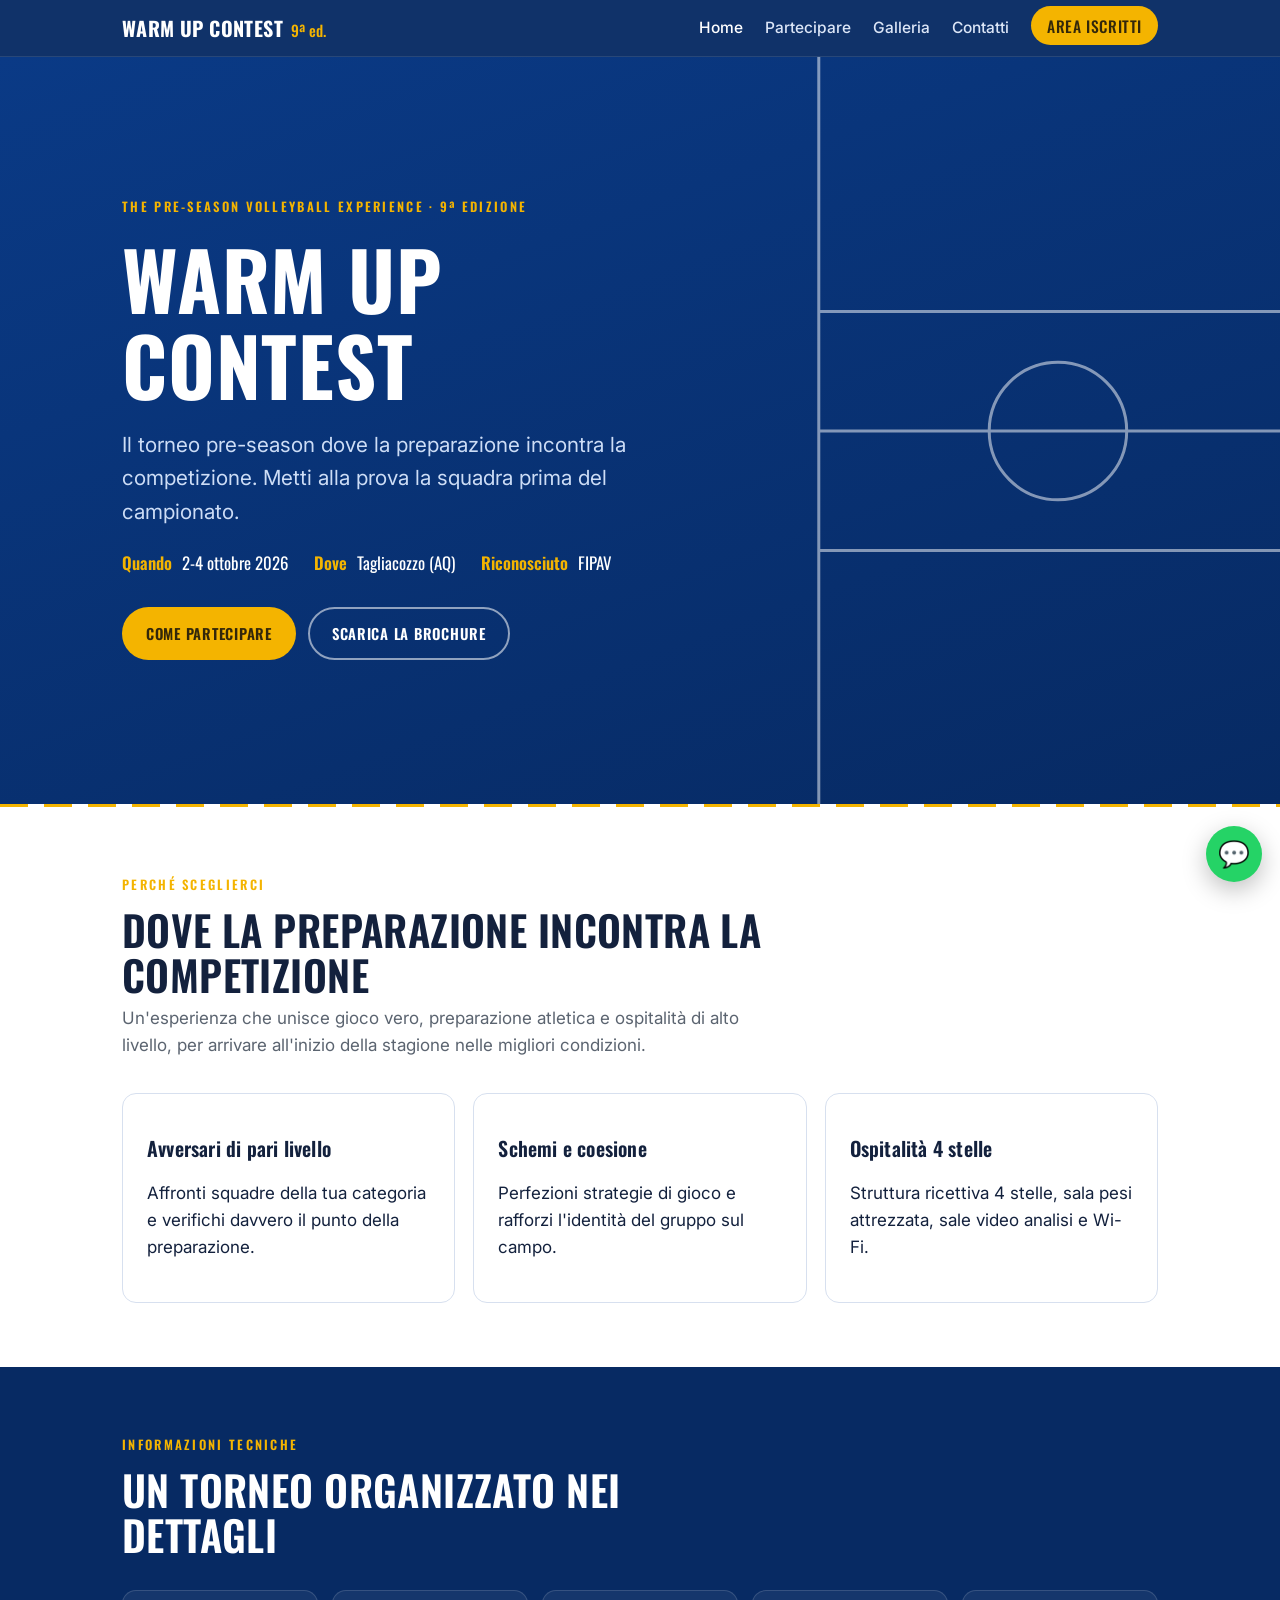
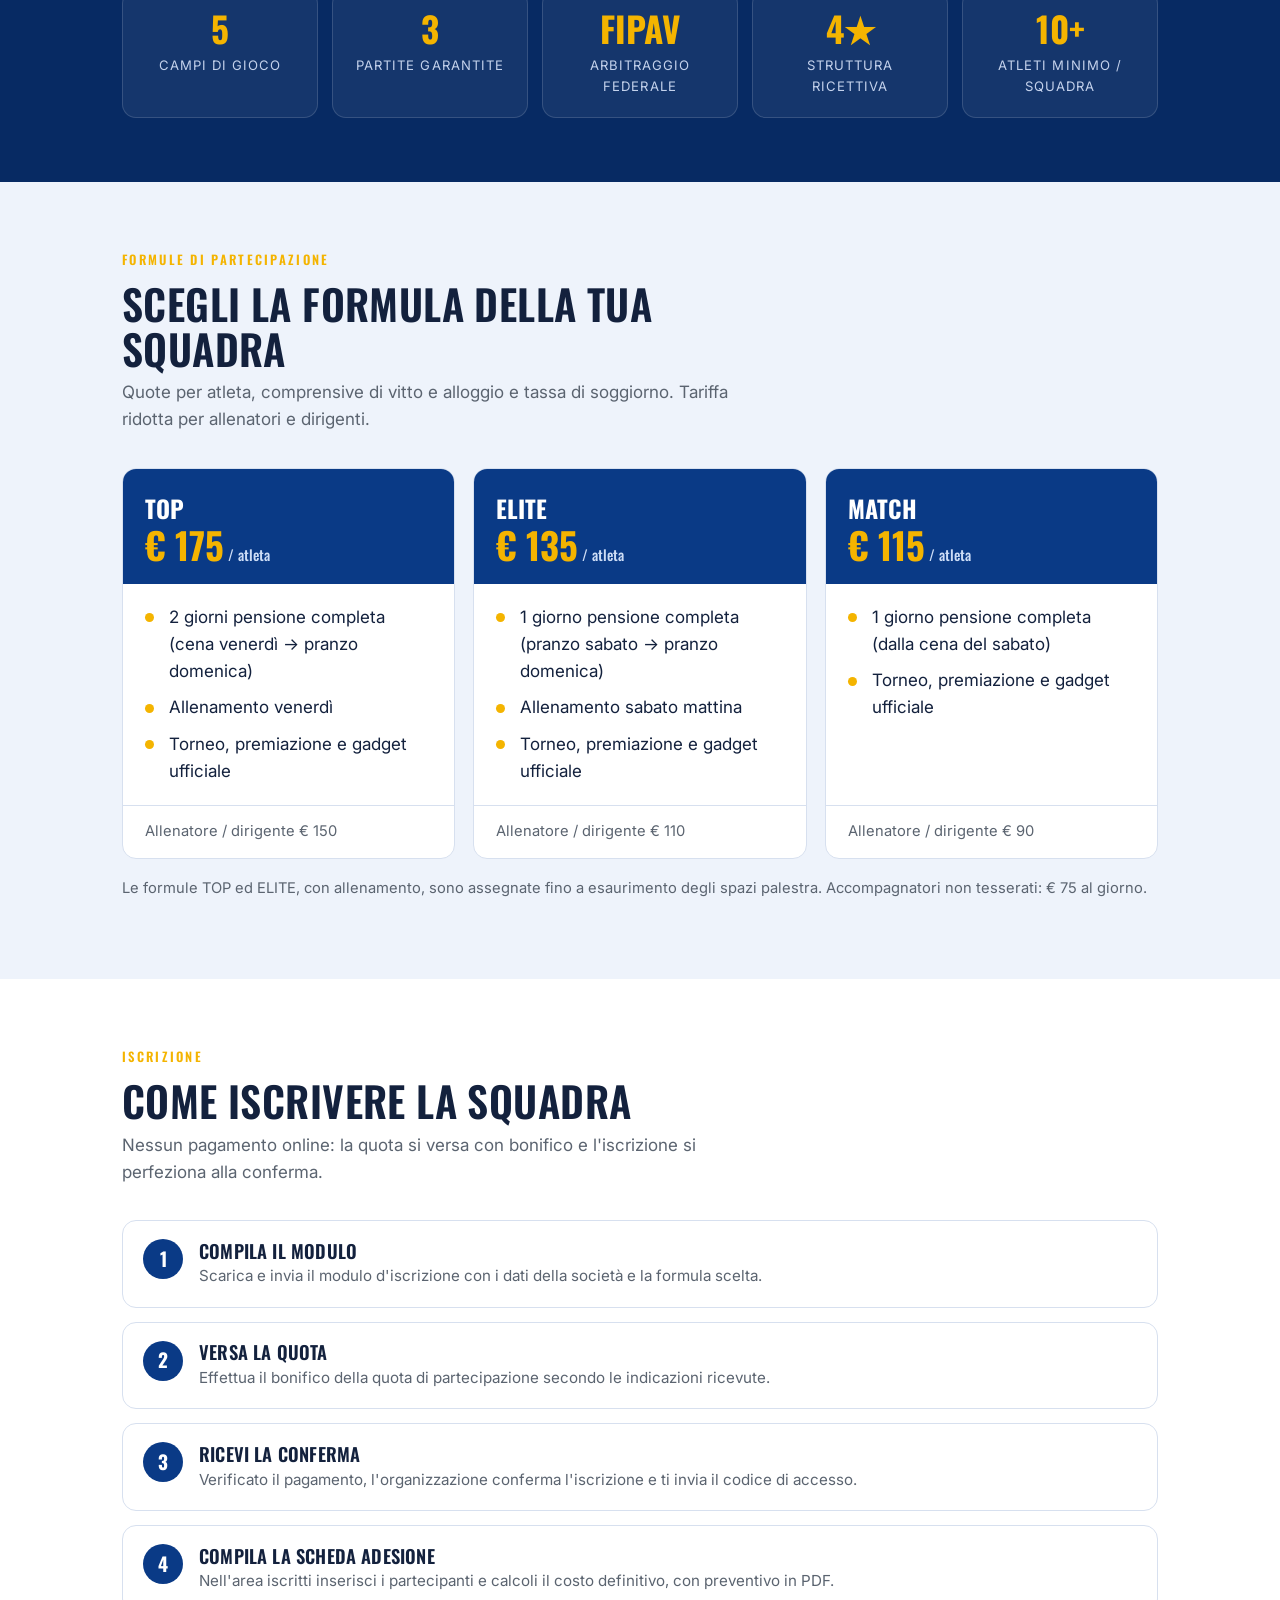
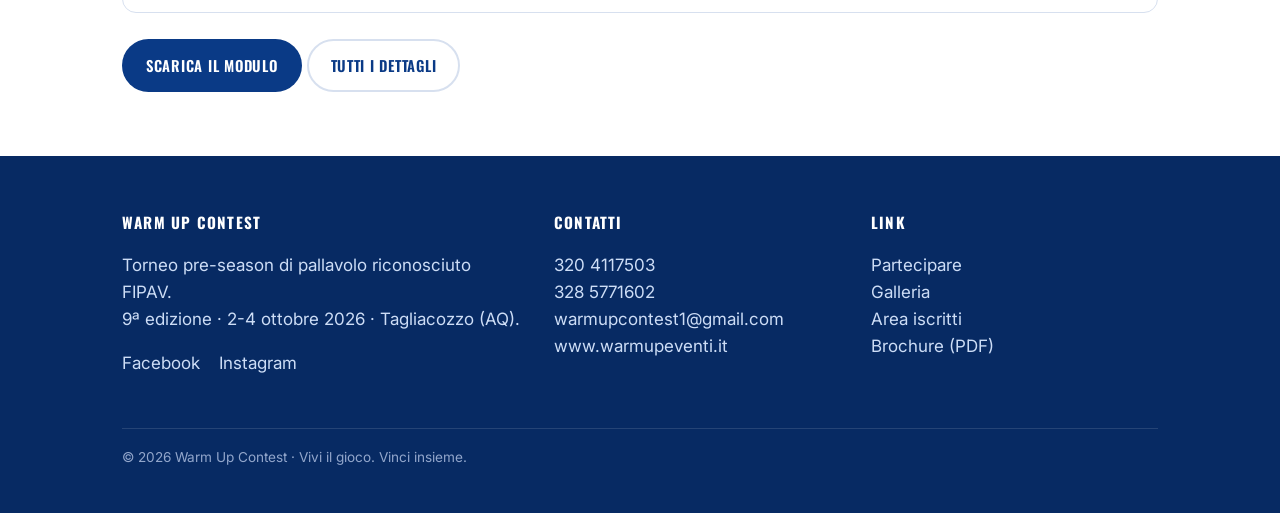
==== index.html @ edbb335e "Add files via upload" ====
<!DOCTYPE html>
<html lang="it">
<head>
<meta charset="UTF-8">
<meta name="viewport" content="width=device-width, initial-scale=1.0">
<title>Warm Up Contest 2026 — Il torneo pre-season di pallavolo a Tagliacozzo</title>
<meta name="description" content="Warm Up Contest, 9ª edizione: torneo pre-season di pallavolo riconosciuto FIPAV. 2-4 ottobre 2026, Tagliacozzo (AQ). Categorie U19, 1ª e 2ª Divisione, Serie D e Serie C M/F.">
<link rel="stylesheet" href="style.css">
</head>
<body>

<header class="site-header">
  <nav class="nav">
    <a class="brand" href="index.html"><span class="b1">WARM UP CONTEST</span><span class="b2">9ª ed.</span></a>
    <button class="nav-toggle" aria-label="Menu" aria-expanded="false">☰</button>
    <ul class="nav-links">
      <li><a href="index.html" class="active">Home</a></li>
      <li><a href="partecipare.html">Partecipare</a></li>
      <li><a href="galleria.html">Galleria</a></li>
      <li><a href="index.html#contatti">Contatti</a></li>
      <li><a href="scheda-adesione.html" class="nav-cta">Area iscritti</a></li>
    </ul>
  </nav>
</header>

<section class="hero">
  <div class="court" aria-hidden="true">
    <svg viewBox="0 0 400 600" fill="none" stroke="#ffffff" stroke-width="2">
      <rect x="40" y="40" width="320" height="520"/>
      <line x1="40" y1="300" x2="360" y2="300"/>
      <line x1="40" y1="220" x2="360" y2="220"/>
      <line x1="40" y1="380" x2="360" y2="380"/>
      <circle cx="200" cy="300" r="46"/>
    </svg>
  </div>
  <div class="wrap">
    <span class="eyebrow">The pre-season volleyball experience · 9ª edizione</span>
    <h1>Warm Up<br>Contest</h1>
    <p class="lead">Il torneo pre-season dove la preparazione incontra la competizione. Metti alla prova la squadra prima del campionato.</p>
    <div class="meta">
      <span><b>Quando</b> 2-4 ottobre 2026</span>
      <span><b>Dove</b> Tagliacozzo (AQ)</span>
      <span><b>Riconosciuto</b> FIPAV</span>
    </div>
    <div class="cta-row">
      <a class="btn btn-gold" href="partecipare.html">Come partecipare</a>
      <a class="btn btn-outline" href="documenti/brochure-warmup-2026.pdf" target="_blank">Scarica la brochure</a>
    </div>
  </div>
</section>
<hr class="court-rule">

<!-- perché sceglierci -->
<section>
  <div class="wrap">
    <div class="sec-head">
      <span class="eyebrow">Perché sceglierci</span>
      <h2>Dove la preparazione incontra la competizione</h2>
      <p>Un'esperienza che unisce gioco vero, preparazione atletica e ospitalità di alto livello, per arrivare all'inizio della stagione nelle migliori condizioni.</p>
    </div>
    <div class="grid grid-3">
      <div class="card"><h3>Avversari di pari livello</h3><p>Affronti squadre della tua categoria e verifichi davvero il punto della preparazione.</p></div>
      <div class="card"><h3>Schemi e coesione</h3><p>Perfezioni strategie di gioco e rafforzi l'identità del gruppo sul campo.</p></div>
      <div class="card"><h3>Ospitalità 4 stelle</h3><p>Struttura ricettiva 4 stelle, sala pesi attrezzata, sale video analisi e Wi-Fi.</p></div>
    </div>
  </div>
</section>

<!-- info tecniche -->
<section class="section-navy">
  <div class="wrap">
    <div class="sec-head">
      <span class="eyebrow">Informazioni tecniche</span>
      <h2>Un torneo organizzato nei dettagli</h2>
    </div>
    <div class="stats">
      <div class="stat"><div class="n">5</div><div class="l">Campi di gioco</div></div>
      <div class="stat"><div class="n">3</div><div class="l">Partite garantite</div></div>
      <div class="stat"><div class="n">FIPAV</div><div class="l">Arbitraggio federale</div></div>
      <div class="stat"><div class="n">4★</div><div class="l">Struttura ricettiva</div></div>
      <div class="stat"><div class="n">10+</div><div class="l">Atleti minimo / squadra</div></div>
    </div>
  </div>
</section>

<!-- formule -->
<section class="section-mist">
  <div class="wrap">
    <div class="sec-head">
      <span class="eyebrow">Formule di partecipazione</span>
      <h2>Scegli la formula della tua squadra</h2>
      <p>Quote per atleta, comprensive di vitto e alloggio e tassa di soggiorno. Tariffa ridotta per allenatori e dirigenti.</p>
    </div>
    <div class="grid grid-3">
      <article class="formula">
        <header><div class="name">TOP</div><div class="price">€ 175<small> / atleta</small></div></header>
        <ul>
          <li>2 giorni pensione completa (cena venerdì → pranzo domenica)</li>
          <li>Allenamento venerdì</li>
          <li>Torneo, premiazione e gadget ufficiale</li>
        </ul>
        <div class="staff">Allenatore / dirigente € 150</div>
      </article>
      <article class="formula">
        <header><div class="name">ELITE</div><div class="price">€ 135<small> / atleta</small></div></header>
        <ul>
          <li>1 giorno pensione completa (pranzo sabato → pranzo domenica)</li>
          <li>Allenamento sabato mattina</li>
          <li>Torneo, premiazione e gadget ufficiale</li>
        </ul>
        <div class="staff">Allenatore / dirigente € 110</div>
      </article>
      <article class="formula">
        <header><div class="name">MATCH</div><div class="price">€ 115<small> / atleta</small></div></header>
        <ul>
          <li>1 giorno pensione completa (dalla cena del sabato)</li>
          <li>Torneo, premiazione e gadget ufficiale</li>
        </ul>
        <div class="staff">Allenatore / dirigente € 90</div>
      </article>
    </div>
    <p style="margin-top:18px;color:var(--grigio);font-size:.92rem;">Le formule TOP ed ELITE, con allenamento, sono assegnate fino a esaurimento degli spazi palestra. Accompagnatori non tesserati: € 75 al giorno.</p>
  </div>
</section>

<!-- come partecipare -->
<section id="iscrizione">
  <div class="wrap">
    <div class="sec-head">
      <span class="eyebrow">Iscrizione</span>
      <h2>Come iscrivere la squadra</h2>
      <p>Nessun pagamento online: la quota si versa con bonifico e l'iscrizione si perfeziona alla conferma.</p>
    </div>
    <div class="steps">
      <div class="step"><div><h3>Compila il modulo</h3><p>Scarica e invia il modulo d'iscrizione con i dati della società e la formula scelta.</p></div></div>
      <div class="step"><div><h3>Versa la quota</h3><p>Effettua il bonifico della quota di partecipazione secondo le indicazioni ricevute.</p></div></div>
      <div class="step"><div><h3>Ricevi la conferma</h3><p>Verificato il pagamento, l'organizzazione conferma l'iscrizione e ti invia il codice di accesso.</p></div></div>
      <div class="step"><div><h3>Compila la scheda adesione</h3><p>Nell'area iscritti inserisci i partecipanti e calcoli il costo definitivo, con preventivo in PDF.</p></div></div>
    </div>
    <div class="cta-row" style="margin-top:26px;">
      <a class="btn btn-navy" href="documenti/modulo-iscrizione-2026.docx">Scarica il modulo</a>
      <a class="btn btn-outline" style="color:var(--navy);border-color:var(--line);" href="partecipare.html">Tutti i dettagli</a>
    </div>
  </div>
</section>

<!-- footer / contatti -->
<footer class="footer" id="contatti">
  <div class="wrap">
    <div class="cols">
      <div>
        <h4>Warm Up Contest</h4>
        <p>Torneo pre-season di pallavolo riconosciuto FIPAV.<br>9ª edizione · 2-4 ottobre 2026 · Tagliacozzo (AQ).</p>
        <p class="social">
          <a href="https://www.facebook.com/" target="_blank" rel="noopener">Facebook</a>
          <a href="https://instagram.com/warmupcontest1" target="_blank" rel="noopener">Instagram</a>
        </p>
      </div>
      <div>
        <h4>Contatti</h4>
        <p>320 4117503<br>328 5771602<br><a href="mailto:warmupcontest1@gmail.com">warmupcontest1@gmail.com</a><br><a href="https://www.warmupeventi.it" target="_blank" rel="noopener">www.warmupeventi.it</a></p>
      </div>
      <div>
        <h4>Link</h4>
        <p><a href="partecipare.html">Partecipare</a><br><a href="galleria.html">Galleria</a><br><a href="scheda-adesione.html">Area iscritti</a><br><a href="documenti/brochure-warmup-2026.pdf" target="_blank">Brochure (PDF)</a></p>
      </div>
    </div>
    <p class="legal">© 2026 Warm Up Contest · Vivi il gioco. Vinci insieme.</p>
  </div>
</footer>

<a class="wa-float" href="https://wa.me/393204117503" target="_blank" rel="noopener" aria-label="Scrivici su WhatsApp">💬</a>

<script>
  const t=document.querySelector('.nav-toggle'), m=document.querySelector('.nav-links');
  t&&t.addEventListener('click',()=>{const o=m.classList.toggle('open');t.setAttribute('aria-expanded',String(o));});
</script>
</body>
</html>
---- style.css ----
/* ============================================================
   Warm Up Contest — stile condiviso
   Palette blu federale + accento oro · motivo "linee di campo"
   ============================================================ */
@import url('https://fonts.googleapis.com/css2?family=Oswald:wght@500;600;700&family=Inter:wght@400;500;600;700&display=swap');

:root{
  --navy:#0a3a86;
  --navy-deep:#072a63;
  --ink:#13213d;
  --gold:#f4b400;
  --paper:#ffffff;
  --mist:#eef3fb;
  --line:#d7e0ef;
  --grigio:#5b6470;
  --wa:#25d366;
  --maxw:1080px;
  --r:14px;
}
*{box-sizing:border-box;}
html{scroll-behavior:smooth;}
body{
  margin:0; background:var(--paper); color:var(--ink);
  font-family:'Inter',system-ui,-apple-system,"Segoe UI",Roboto,sans-serif;
  line-height:1.6; font-size:17px;
}
h1,h2,h3,.display{font-family:'Oswald',system-ui,sans-serif;font-weight:600;line-height:1.08;letter-spacing:.01em;}
a{color:var(--navy);}
img{max-width:100%;display:block;}
.wrap{max-width:var(--maxw);margin:0 auto;padding:0 22px;}
.eyebrow{font-family:'Oswald',sans-serif;text-transform:uppercase;letter-spacing:.18em;font-size:.8rem;font-weight:600;color:var(--gold);}

/* ---- bottoni ---- */
.btn{display:inline-flex;align-items:center;gap:8px;font-family:'Oswald',sans-serif;font-weight:600;
  text-transform:uppercase;letter-spacing:.05em;font-size:.92rem;text-decoration:none;
  padding:13px 22px;border-radius:999px;border:2px solid transparent;cursor:pointer;transition:transform .12s,filter .12s;}
.btn:hover{transform:translateY(-1px);}
.btn-gold{background:var(--gold);color:#33270a;}
.btn-light{background:#fff;color:var(--navy);border-color:#fff;}
.btn-outline{background:transparent;color:#fff;border-color:rgba(255,255,255,.55);}
.btn-navy{background:var(--navy);color:#fff;}
.btn-wa{background:var(--wa);color:#fff;}

/* ---- header / nav ---- */
.site-header{position:sticky;top:0;z-index:100;background:rgba(7,42,99,.96);backdrop-filter:blur(6px);
  border-bottom:1px solid rgba(255,255,255,.1);}
.nav{display:flex;align-items:center;justify-content:space-between;gap:16px;padding:12px 22px;max-width:var(--maxw);margin:0 auto;}
.brand{display:flex;align-items:baseline;gap:8px;text-decoration:none;color:#fff;}
.brand .b1{font-family:'Oswald',sans-serif;font-weight:700;font-size:1.25rem;letter-spacing:.02em;}
.brand .b2{font-family:'Oswald',sans-serif;font-weight:500;color:var(--gold);font-size:.95rem;}
.nav-links{display:flex;align-items:center;gap:22px;list-style:none;margin:0;padding:0;}
.nav-links a{color:#dce6f7;text-decoration:none;font-weight:500;font-size:.97rem;}
.nav-links a:hover,.nav-links a.active{color:#fff;}
.nav-cta{background:var(--gold);color:#33270a !important;padding:8px 16px;border-radius:999px;font-family:'Oswald',sans-serif;text-transform:uppercase;font-size:.85rem;letter-spacing:.04em;}
.nav-toggle{display:none;background:none;border:none;color:#fff;font-size:1.6rem;cursor:pointer;padding:4px 8px;}

/* ---- hero ---- */
.hero{position:relative;background:linear-gradient(160deg,var(--navy) 0%,var(--navy-deep) 100%);color:#fff;overflow:hidden;}
.hero .wrap{position:relative;z-index:2;padding-top:72px;padding-bottom:80px;}
.hero h1{font-size:clamp(2.6rem,7vw,5rem);font-weight:700;margin:.18em 0 .1em;text-transform:uppercase;}
.hero .lead{font-size:clamp(1.05rem,2.2vw,1.3rem);color:#cdddf6;max-width:46ch;}
.hero .meta{display:flex;flex-wrap:wrap;gap:10px 26px;margin:22px 0 30px;font-family:'Oswald',sans-serif;font-size:1.05rem;}
.hero .meta b{color:var(--gold);font-weight:600;margin-right:6px;}
.hero .cta-row{display:flex;flex-wrap:wrap;gap:12px;}
/* motivo linee di campo */
.court{position:absolute;inset:0;z-index:1;opacity:.5;pointer-events:none;}
.court svg{position:absolute;right:-6%;top:50%;transform:translateY(-50%);height:120%;}

/* ---- sezioni ---- */
section{padding:64px 0;}
.section-mist{background:var(--mist);}
.section-navy{background:var(--navy-deep);color:#fff;}
.sec-head{max-width:60ch;margin-bottom:34px;}
.sec-head h2{font-size:clamp(1.8rem,4vw,2.6rem);margin:.2em 0;text-transform:uppercase;}
.sec-head p{color:var(--grigio);margin:0;}
.section-navy .sec-head p{color:#b9c8e4;}

/* divisore a linea di campo */
.court-rule{height:3px;background:repeating-linear-gradient(90deg,var(--gold) 0 28px,transparent 28px 44px);border:none;margin:0;}

/* ---- stat tiles ---- */
.stats{display:grid;grid-template-columns:repeat(auto-fit,minmax(150px,1fr));gap:14px;}
.stat{background:#fff;border:1px solid var(--line);border-radius:var(--r);padding:20px;text-align:center;}
.section-navy .stat{background:rgba(255,255,255,.06);border-color:rgba(255,255,255,.14);}
.stat .n{font-family:'Oswald',sans-serif;font-size:2.2rem;font-weight:700;color:var(--navy);line-height:1;}
.section-navy .stat .n{color:var(--gold);}
.stat .l{font-size:.82rem;text-transform:uppercase;letter-spacing:.08em;color:var(--grigio);margin-top:8px;}
.section-navy .stat .l{color:#c4d2ec;}

/* ---- griglia generica ---- */
.grid{display:grid;gap:18px;}
.grid-3{grid-template-columns:repeat(auto-fit,minmax(260px,1fr));}
.card{background:#fff;border:1px solid var(--line);border-radius:var(--r);padding:24px;}

/* ---- formule ---- */
.formula{display:flex;flex-direction:column;border:1px solid var(--line);border-radius:var(--r);overflow:hidden;background:#fff;}
.formula header{background:var(--navy);color:#fff;padding:20px 22px;}
.formula header .name{font-family:'Oswald',sans-serif;font-size:1.5rem;font-weight:700;text-transform:uppercase;}
.formula header .price{font-family:'Oswald',sans-serif;font-size:2.3rem;font-weight:700;color:var(--gold);line-height:1;}
.formula header .price small{font-size:.9rem;color:#cdddf6;font-weight:500;}
.formula ul{list-style:none;margin:0;padding:20px 22px;display:grid;gap:9px;}
.formula li{position:relative;padding-left:24px;}
.formula li::before{content:"";position:absolute;left:0;top:.55em;width:9px;height:9px;border-radius:50%;background:var(--gold);}
.formula .staff{margin-top:auto;padding:14px 22px;border-top:1px solid var(--line);color:var(--grigio);font-size:.92rem;}

/* ---- steps (sequenza reale) ---- */
.steps{counter-reset:s;display:grid;gap:14px;}
.step{display:flex;gap:16px;align-items:flex-start;background:#fff;border:1px solid var(--line);border-radius:var(--r);padding:18px 20px;}
.step::before{counter-increment:s;content:counter(s);flex:none;width:40px;height:40px;border-radius:50%;
  background:var(--navy);color:#fff;font-family:'Oswald',sans-serif;font-weight:700;font-size:1.2rem;
  display:grid;place-items:center;}
.step h3{margin:.1em 0 .2em;font-size:1.15rem;text-transform:uppercase;}
.step p{margin:0;color:var(--grigio);font-size:.95rem;}

/* ---- liste info ---- */
.checklist{list-style:none;padding:0;margin:0;display:grid;gap:10px;}
.checklist li{position:relative;padding-left:30px;}
.checklist li::before{content:"✓";position:absolute;left:0;color:var(--navy);font-weight:700;}

/* ---- footer ---- */
.footer{background:var(--navy-deep);color:#cdddf6;padding:54px 0 30px;}
.footer h4{font-family:'Oswald',sans-serif;color:#fff;text-transform:uppercase;letter-spacing:.08em;font-size:.95rem;margin:0 0 12px;}
.footer a{color:#cdddf6;text-decoration:none;}
.footer a:hover{color:#fff;}
.footer .cols{display:grid;grid-template-columns:1.4fr 1fr 1fr;gap:30px;}
.footer .social a{display:inline-block;margin-right:14px;}
.footer .legal{margin-top:34px;padding-top:18px;border-top:1px solid rgba(255,255,255,.12);font-size:.85rem;color:#92a6cb;}

/* ---- WhatsApp floating ---- */
.wa-float{position:fixed;right:18px;bottom:18px;z-index:200;background:var(--wa);color:#fff;
  width:56px;height:56px;border-radius:50%;display:grid;place-items:center;font-size:1.6rem;
  box-shadow:0 8px 24px rgba(0,0,0,.25);text-decoration:none;}
.wa-float:hover{filter:brightness(.96);}

@media (max-width:760px){
  .nav-links{position:absolute;top:100%;left:0;right:0;background:var(--navy-deep);flex-direction:column;
    align-items:flex-start;gap:0;padding:8px 0;display:none;border-bottom:1px solid rgba(255,255,255,.1);}
  .nav-links.open{display:flex;}
  .nav-links li{width:100%;}
  .nav-links a{display:block;padding:12px 22px;width:100%;}
  .nav-toggle{display:block;}
  .footer .cols{grid-template-columns:1fr;gap:24px;}
}
@media (prefers-reduced-motion:reduce){*{scroll-behavior:auto;transition:none !important;}}
:focus-visible{outline:3px solid var(--gold);outline-offset:2px;}
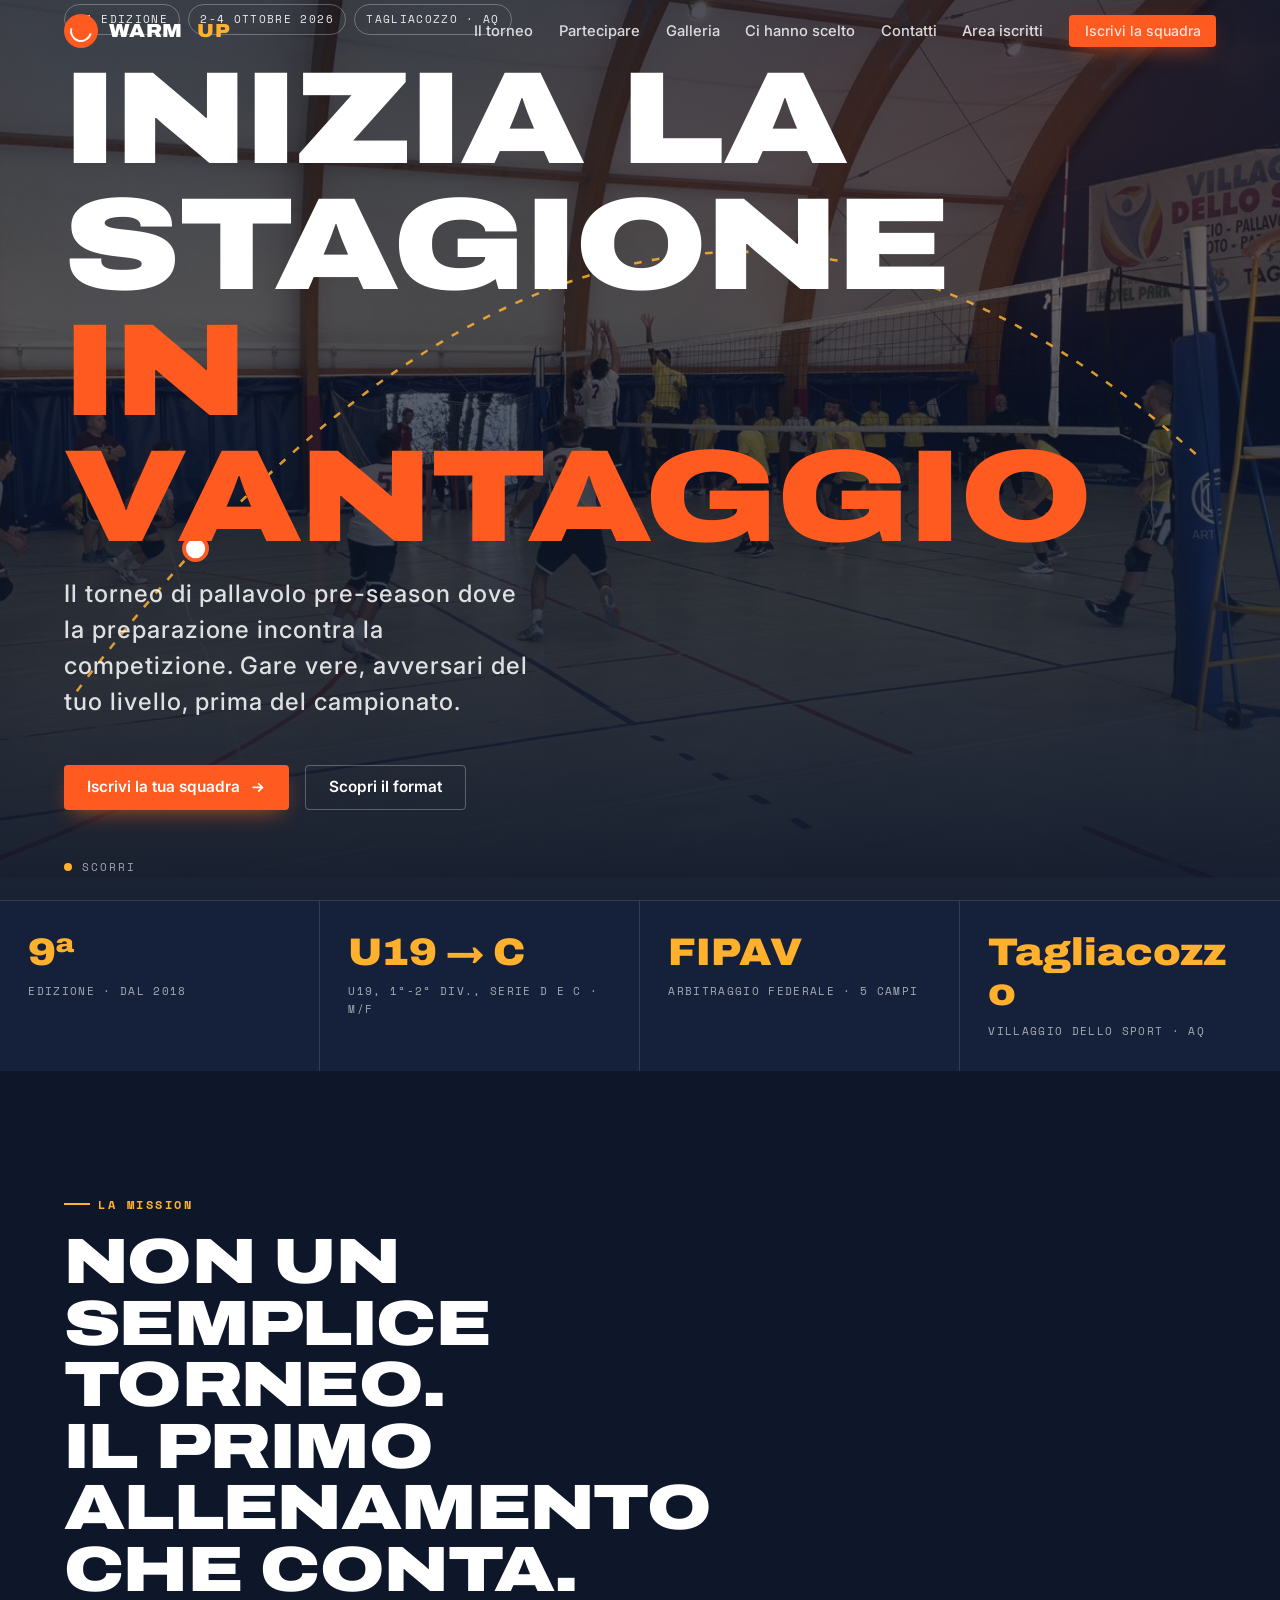
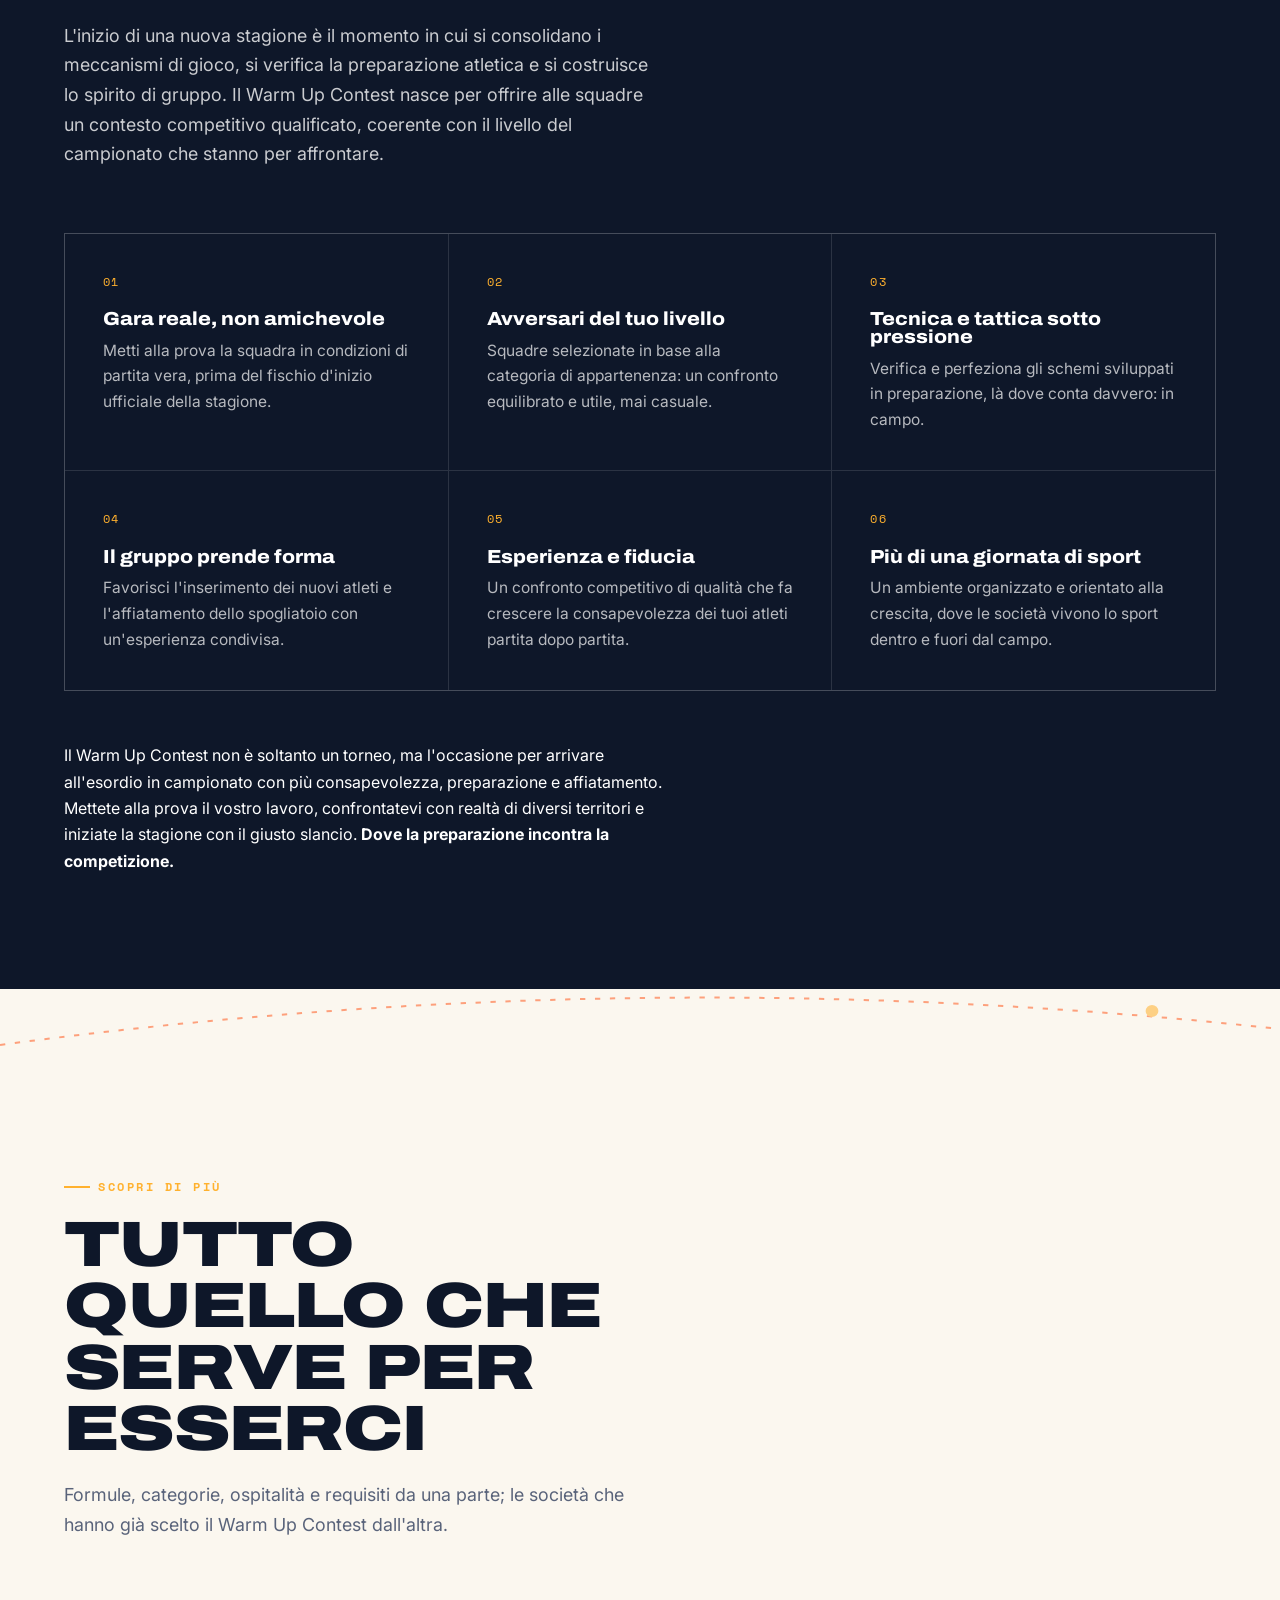
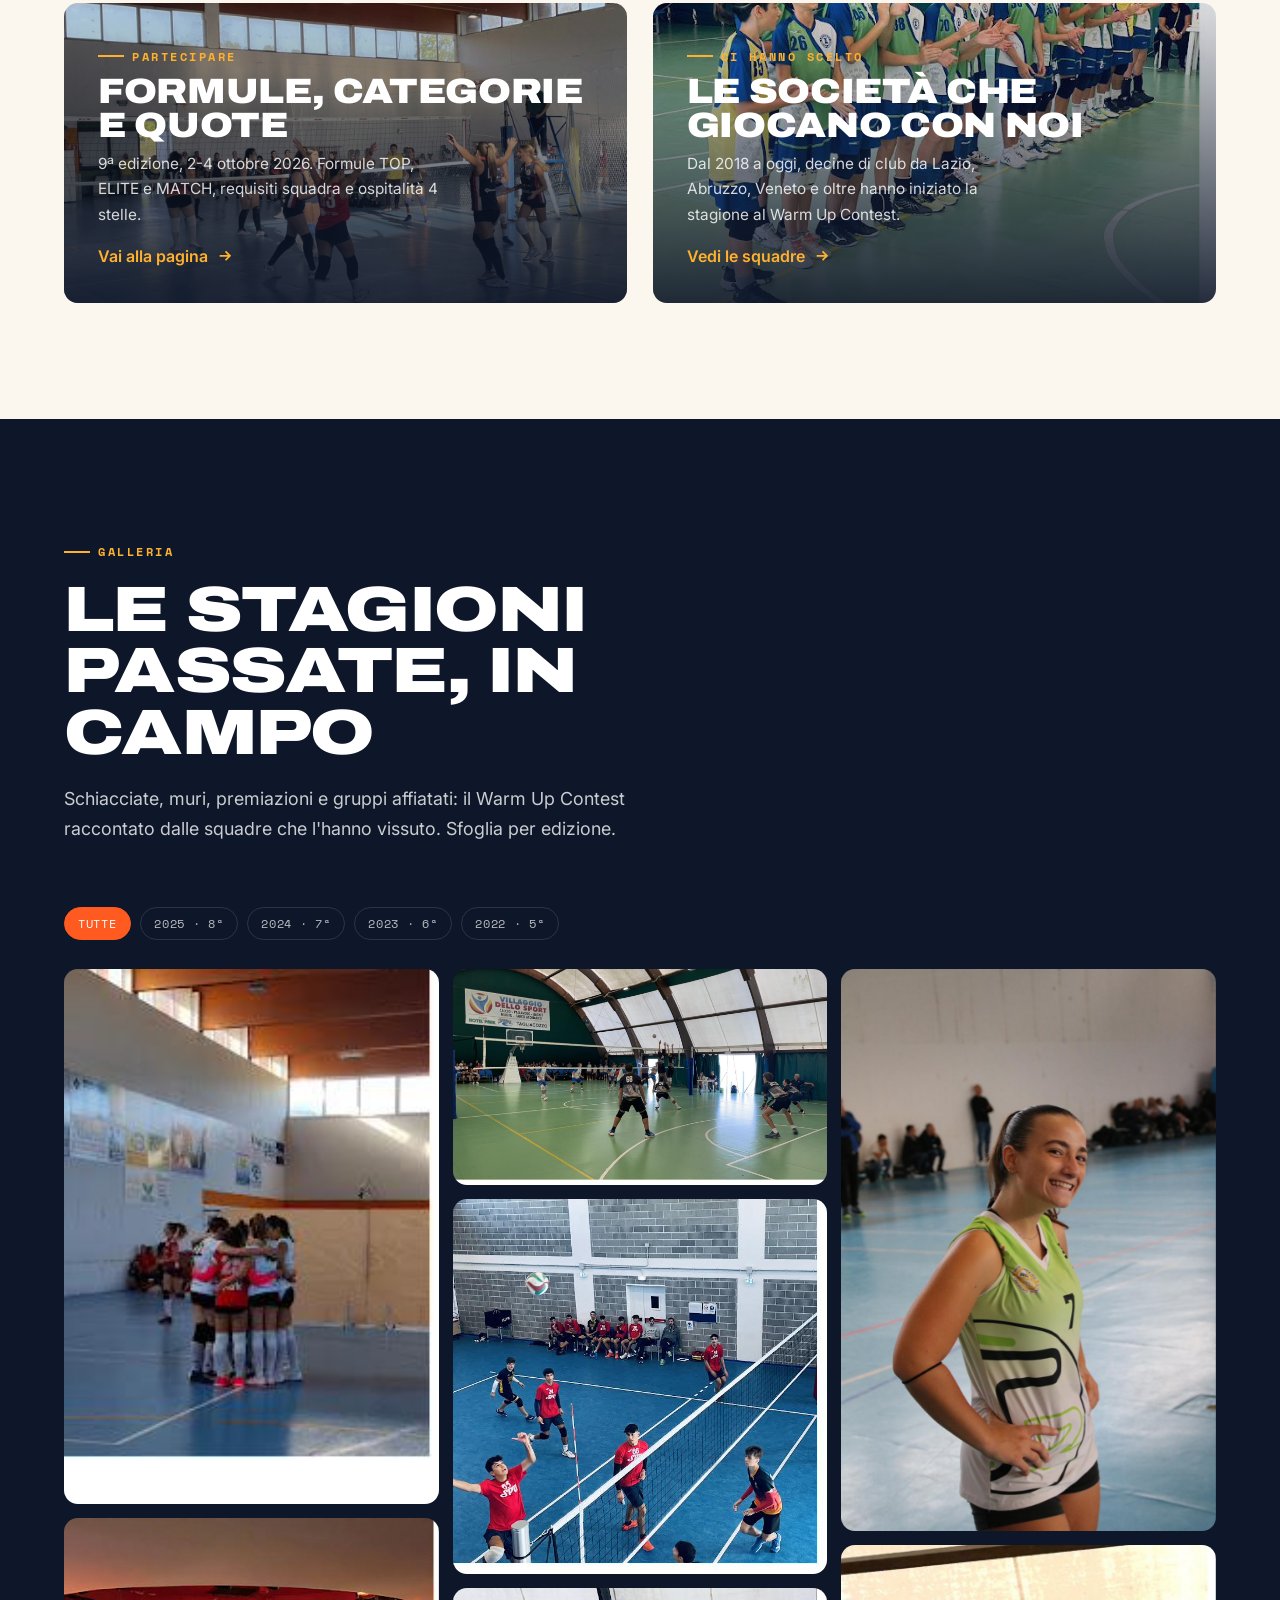
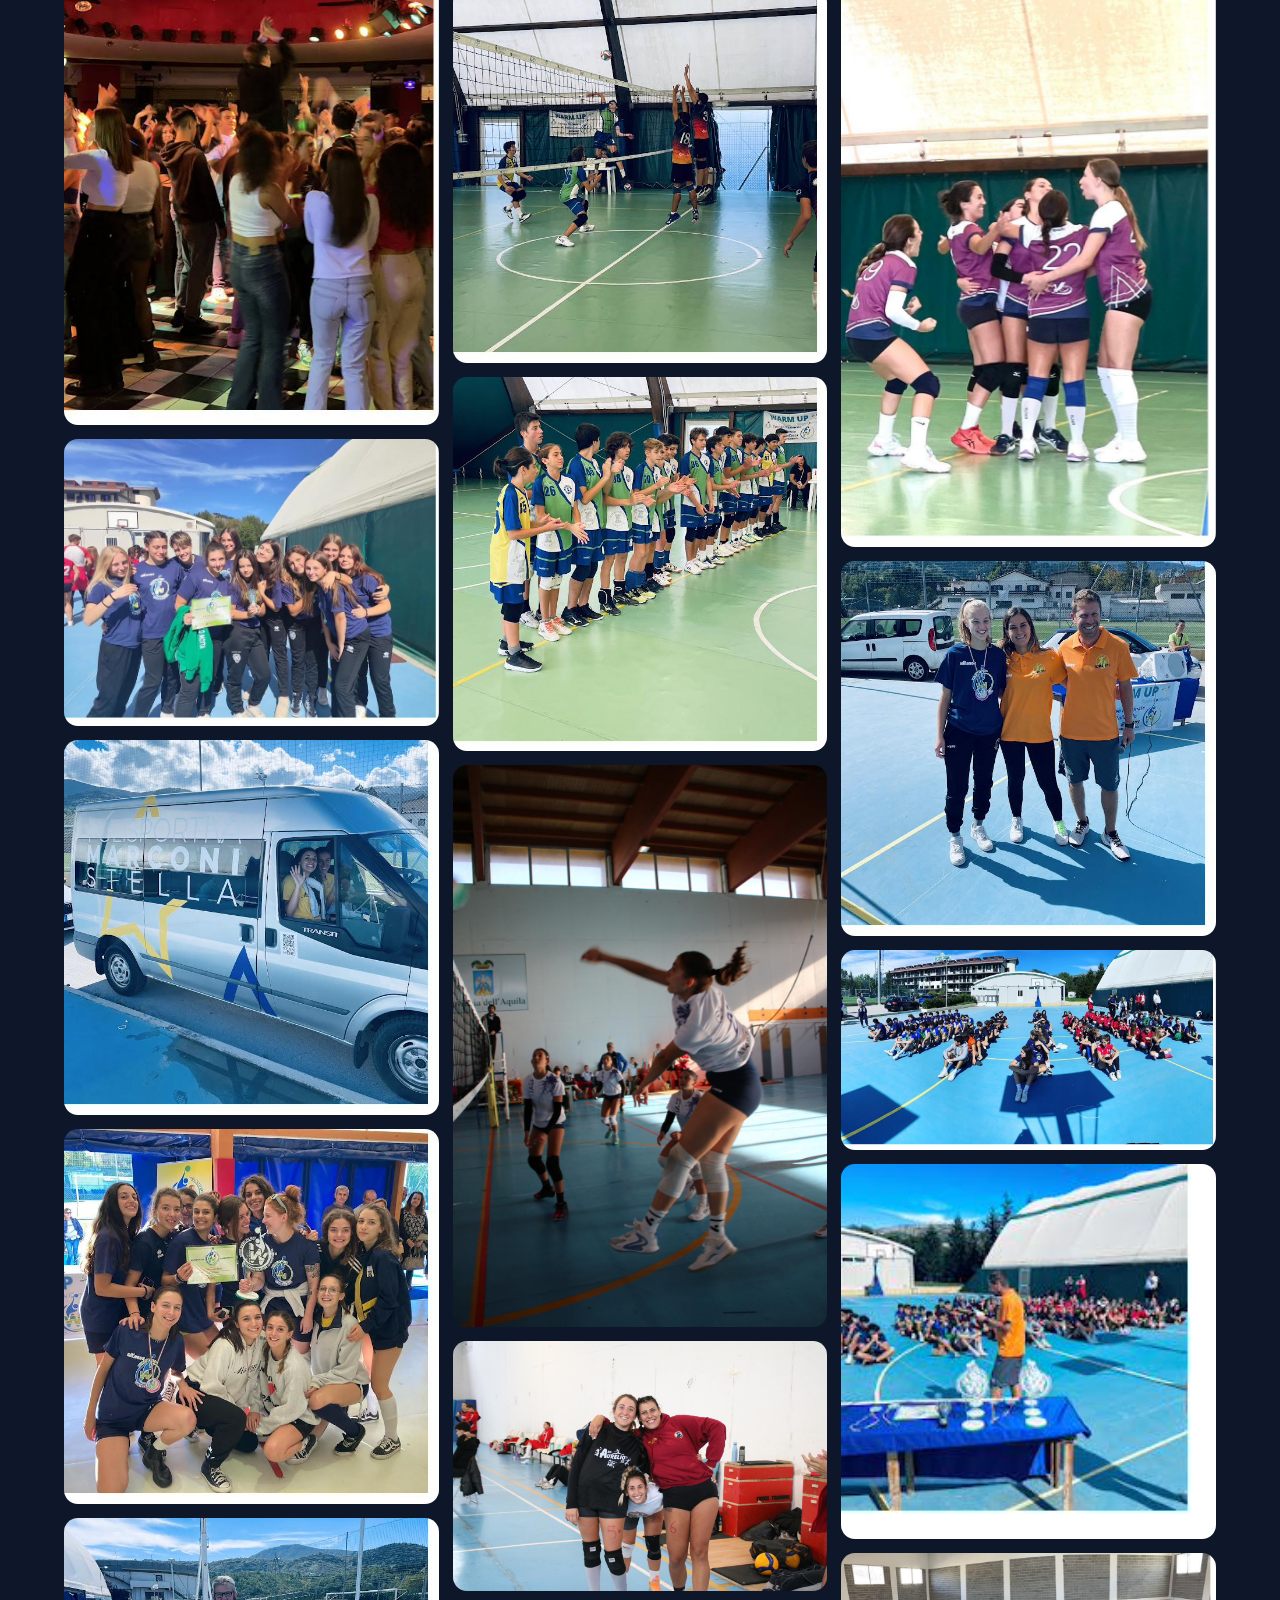
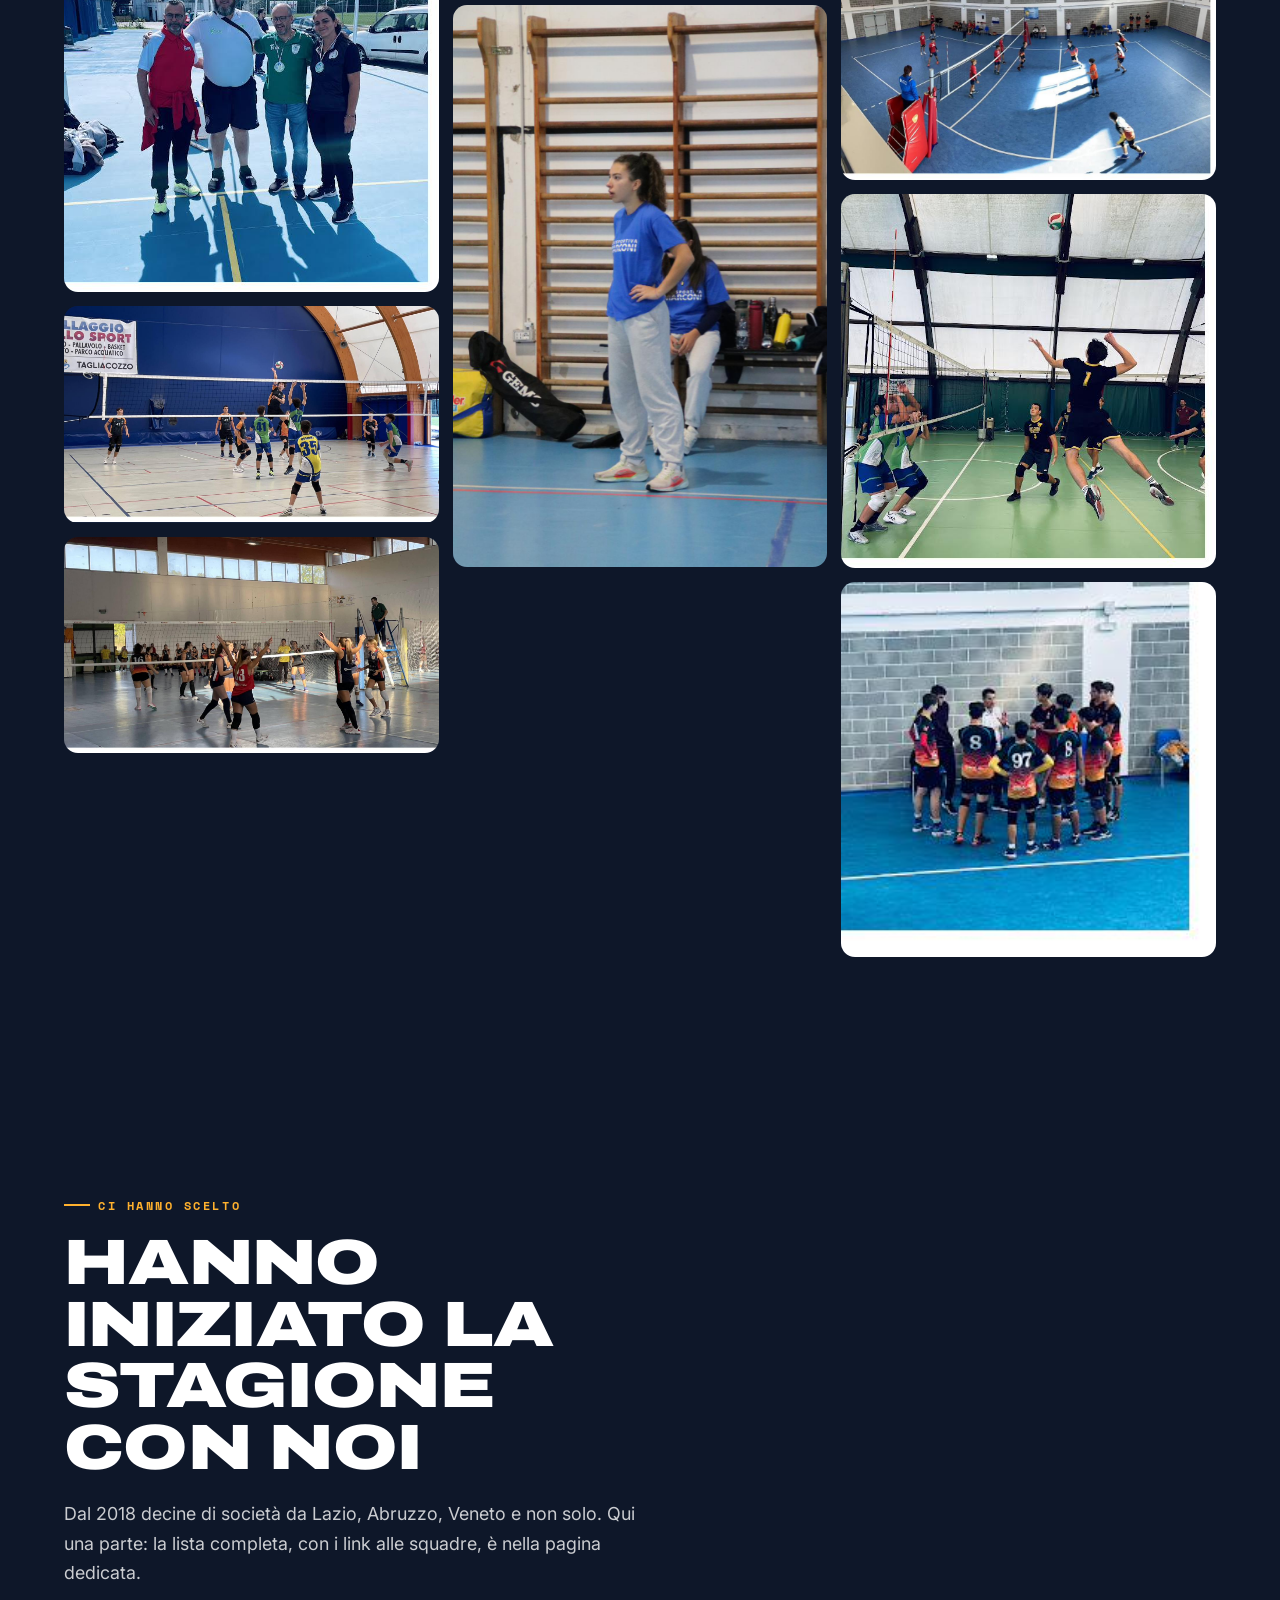
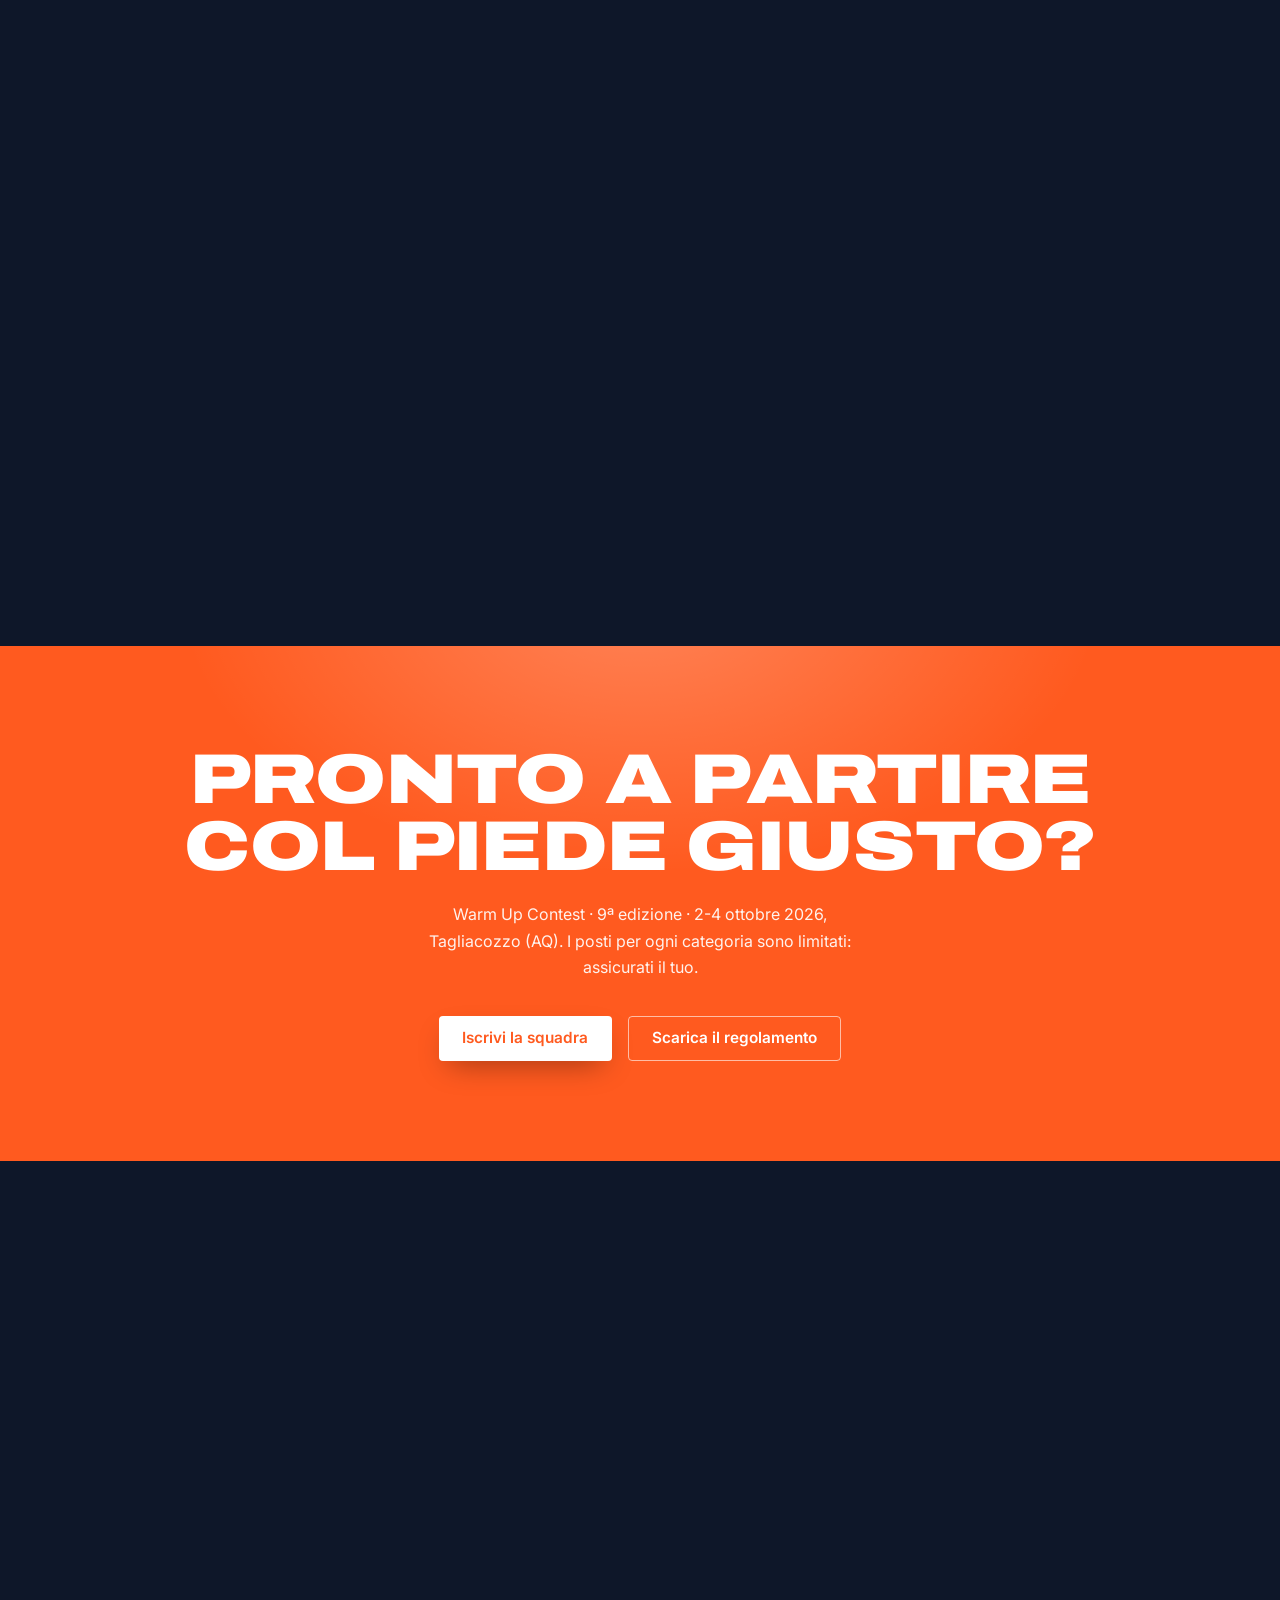
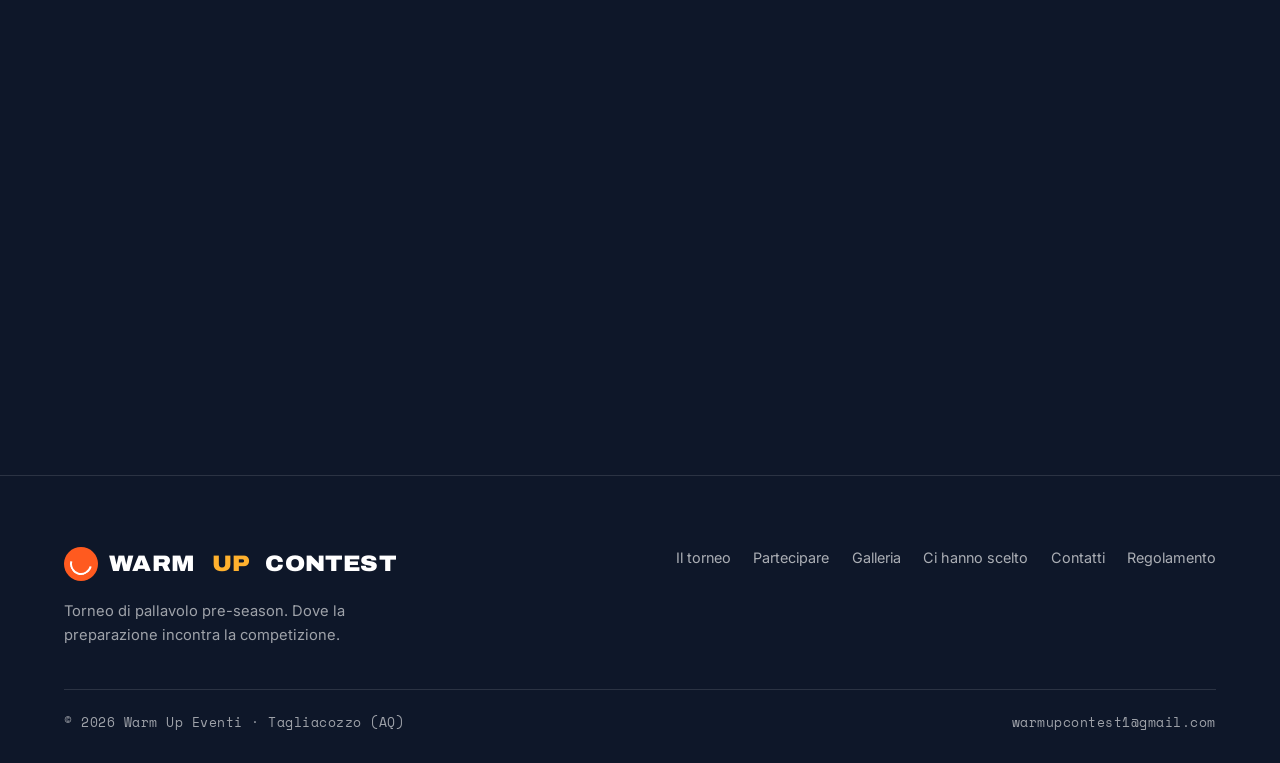
==== commit ce836c58: "Add files via upload" ====
--- a/index.html
+++ b/index.html
@@ -2,178 +2,401 @@
 <html lang="it">
 <head>
 <meta charset="UTF-8">
-<meta name="viewport" content="width=device-width, initial-scale=1.0">
-<title>Warm Up Contest 2026 — Il torneo pre-season di pallavolo a Tagliacozzo</title>
-<meta name="description" content="Warm Up Contest, 9ª edizione: torneo pre-season di pallavolo riconosciuto FIPAV. 2-4 ottobre 2026, Tagliacozzo (AQ). Categorie U19, 1ª e 2ª Divisione, Serie D e Serie C M/F.">
-<link rel="stylesheet" href="style.css">
+<meta name="viewport" content="width=device-width, initial-scale=1">
+
+<!-- ============ SEO PRIMARIO ============ -->
+<title>Warm Up Contest | Torneo di pallavolo pre-season a Tagliacozzo</title>
+<meta name="description" content="Warm Up Contest, 9ª edizione: torneo di pallavolo pre-season riconosciuto FIPAV per Under 19, 1ª e 2ª Divisione, Serie D e Serie C maschili e femminili. 2-4 ottobre 2026 a Tagliacozzo (AQ). Iscrivi la tua squadra.">
+<meta name="keywords" content="torneo pallavolo pre-season, Warm Up Contest, torneo volley Tagliacozzo, torneo pallavolo Abruzzo, torneo pre campionato volley, tornei giovanili pallavolo, torneo squadre volley, Villaggio dello Sport Tagliacozzo">
+<meta name="author" content="Warm Up Eventi">
+<meta name="robots" content="index, follow, max-image-preview:large">
+<meta name="theme-color" content="#0E1729">
+<link rel="canonical" href="https://www.warmupeventi.it/">
+
+<!-- ============ OPEN GRAPH ============ -->
+<meta property="og:type" content="website">
+<meta property="og:locale" content="it_IT">
+<meta property="og:site_name" content="Warm Up Contest">
+<meta property="og:title" content="Warm Up Contest | Torneo di pallavolo pre-season">
+<meta property="og:description" content="Il torneo pre-season che fa partire la stagione nel modo giusto: gare vere, avversari di livello, a Tagliacozzo (AQ). Iscrivi la tua squadra.">
+<meta property="og:url" content="https://www.warmupeventi.it/">
+<meta property="og:image" content="https://www.warmupeventi.it/images/IMG_3687.jpg">
+<meta property="og:image:alt" content="Azione di gioco al Warm Up Contest nel palazzetto di Tagliacozzo">
+
+<!-- ============ TWITTER ============ -->
+<meta name="twitter:card" content="summary_large_image">
+<meta name="twitter:title" content="Warm Up Contest | Torneo di pallavolo pre-season">
+<meta name="twitter:description" content="Gare vere prima del campionato. Maschile e femminile, dalle giovanili alle seniores. Tagliacozzo (AQ).">
+<meta name="twitter:image" content="https://www.warmupeventi.it/images/IMG_3687.jpg">
+
+<!-- ============ FONTS ============ -->
+<link rel="preconnect" href="https://fonts.googleapis.com">
+<link rel="preconnect" href="https://fonts.gstatic.com" crossorigin>
+<link href="https://fonts.googleapis.com/css2?family=Archivo:wght@500;600;700;800;900&family=Inter:wght@400;500;600&family=Space+Mono:wght@400;700&display=swap" rel="stylesheet">
+
+<!-- ============ FAVICON ============ -->
+<link rel="icon" type="image/svg+xml" href="assets/favicon.svg">
+
+<!-- ============ STILE ============ -->
+<link rel="stylesheet" href="css/style.css">
+
+<!-- ============ DATI STRUTTURATI (SCHEMA.ORG) ============ -->
+<script type="application/ld+json">
+{
+  "@context": "https://schema.org",
+  "@graph": [
+    {
+      "@type": "Organization",
+      "@id": "https://www.warmupeventi.it/#organization",
+      "name": "Warm Up Eventi",
+      "url": "https://www.warmupeventi.it/",
+      "email": "warmupcontest1@gmail.com",
+      "telephone": ["+39 320 4117503", "+39 328 5771602"],
+      "logo": "https://www.warmupeventi.it/assets/favicon.svg",
+      "description": "Organizzazione del Warm Up Contest, torneo di pallavolo pre-season per società giovanili e seniores."
+    },
+    {
+      "@type": "WebSite",
+      "@id": "https://www.warmupeventi.it/#website",
+      "url": "https://www.warmupeventi.it/",
+      "name": "Warm Up Contest",
+      "inLanguage": "it-IT",
+      "publisher": { "@id": "https://www.warmupeventi.it/#organization" }
+    },
+    {
+      "@type": "SportsEvent",
+      "name": "Warm Up Contest — Torneo di pallavolo pre-season",
+      "description": "Torneo di pallavolo pre-season per squadre maschili e femminili, dalle categorie giovanili alle seniores. Gare ufficiali prima dell'inizio del campionato.",
+      "sport": "Pallavolo",
+      "eventStatus": "https://schema.org/EventScheduled",
+      "eventAttendanceMode": "https://schema.org/OfflineEventAttendanceMode",
+      "startDate": "2026-10-02",
+      "endDate": "2026-10-04",
+      "image": "https://www.warmupeventi.it/images/IMG_3687.jpg",
+      "organizer": { "@id": "https://www.warmupeventi.it/#organization" },
+      "location": {
+        "@type": "Place",
+        "name": "Villaggio dello Sport — Tagliacozzo",
+        "address": {
+          "@type": "PostalAddress",
+          "addressLocality": "Tagliacozzo",
+          "addressRegion": "Abruzzo",
+          "addressCountry": "IT"
+        }
+      },
+      "offers": {
+        "@type": "Offer",
+        "url": "https://www.warmupeventi.it/#partecipare",
+        "availability": "https://schema.org/InStock",
+        "category": "Iscrizione squadra"
+      }
+    }
+  ]
+}
+</script>
 </head>
-<body>
-
-<header class="site-header">
-  <nav class="nav">
-    <a class="brand" href="index.html"><span class="b1">WARM UP CONTEST</span><span class="b2">9ª ed.</span></a>
-    <button class="nav-toggle" aria-label="Menu" aria-expanded="false">☰</button>
-    <ul class="nav-links">
-      <li><a href="index.html" class="active">Home</a></li>
-      <li><a href="partecipare.html">Partecipare</a></li>
-      <li><a href="galleria.html">Galleria</a></li>
-      <li><a href="index.html#contatti">Contatti</a></li>
-      <li><a href="scheda-adesione.html" class="nav-cta">Area iscritti</a></li>
-    </ul>
+
+<body class="dark">
+<a class="skip" href="#main">Salta al contenuto</a>
+
+<!-- ===================== HEADER ===================== -->
+<header class="site-header" id="header">
+  <a class="brand" href="#top" aria-label="Warm Up Contest — home">
+    <span class="mark" aria-hidden="true"></span>
+    WARM&nbsp;<b>UP</b>
+  </a>
+  <button class="nav-toggle" id="navToggle" aria-label="Apri il menu" aria-controls="nav" aria-expanded="false">
+    <span></span><span></span><span></span>
+  </button>
+  <nav class="nav" id="nav" aria-label="Navigazione principale">
+    <a href="#torneo">Il torneo</a>
+    <a href="partecipare.html">Partecipare</a>
+    <a href="#galleria">Galleria</a>
+    <a href="ci-hanno-scelto.html">Ci hanno scelto</a>
+    <a href="#contatti">Contatti</a>
+    <a href="scheda-adesione.html">Area iscritti</a>
+    <a class="btn btn--flame" href="partecipare.html">Iscrivi la squadra</a>
   </nav>
 </header>
 
-<section class="hero">
-  <div class="court" aria-hidden="true">
-    <svg viewBox="0 0 400 600" fill="none" stroke="#ffffff" stroke-width="2">
-      <rect x="40" y="40" width="320" height="520"/>
-      <line x1="40" y1="300" x2="360" y2="300"/>
-      <line x1="40" y1="220" x2="360" y2="220"/>
-      <line x1="40" y1="380" x2="360" y2="380"/>
-      <circle cx="200" cy="300" r="46"/>
-    </svg>
-  </div>
-  <div class="wrap">
-    <span class="eyebrow">The pre-season volleyball experience · 9ª edizione</span>
-    <h1>Warm Up<br>Contest</h1>
-    <p class="lead">Il torneo pre-season dove la preparazione incontra la competizione. Metti alla prova la squadra prima del campionato.</p>
-    <div class="meta">
-      <span><b>Quando</b> 2-4 ottobre 2026</span>
-      <span><b>Dove</b> Tagliacozzo (AQ)</span>
-      <span><b>Riconosciuto</b> FIPAV</span>
-    </div>
-    <div class="cta-row">
-      <a class="btn btn-gold" href="partecipare.html">Come partecipare</a>
-      <a class="btn btn-outline" href="documenti/brochure-warmup-2026.pdf" target="_blank">Scarica la brochure</a>
-    </div>
-  </div>
-</section>
-<hr class="court-rule">
-
-<!-- perché sceglierci -->
-<section>
-  <div class="wrap">
-    <div class="sec-head">
-      <span class="eyebrow">Perché sceglierci</span>
-      <h2>Dove la preparazione incontra la competizione</h2>
-      <p>Un'esperienza che unisce gioco vero, preparazione atletica e ospitalità di alto livello, per arrivare all'inizio della stagione nelle migliori condizioni.</p>
-    </div>
-    <div class="grid grid-3">
-      <div class="card"><h3>Avversari di pari livello</h3><p>Affronti squadre della tua categoria e verifichi davvero il punto della preparazione.</p></div>
-      <div class="card"><h3>Schemi e coesione</h3><p>Perfezioni strategie di gioco e rafforzi l'identità del gruppo sul campo.</p></div>
-      <div class="card"><h3>Ospitalità 4 stelle</h3><p>Struttura ricettiva 4 stelle, sala pesi attrezzata, sale video analisi e Wi-Fi.</p></div>
-    </div>
-  </div>
-</section>
-
-<!-- info tecniche -->
-<section class="section-navy">
-  <div class="wrap">
-    <div class="sec-head">
-      <span class="eyebrow">Informazioni tecniche</span>
-      <h2>Un torneo organizzato nei dettagli</h2>
-    </div>
-    <div class="stats">
-      <div class="stat"><div class="n">5</div><div class="l">Campi di gioco</div></div>
-      <div class="stat"><div class="n">3</div><div class="l">Partite garantite</div></div>
-      <div class="stat"><div class="n">FIPAV</div><div class="l">Arbitraggio federale</div></div>
-      <div class="stat"><div class="n">4★</div><div class="l">Struttura ricettiva</div></div>
-      <div class="stat"><div class="n">10+</div><div class="l">Atleti minimo / squadra</div></div>
-    </div>
-  </div>
-</section>
-
-<!-- formule -->
-<section class="section-mist">
-  <div class="wrap">
-    <div class="sec-head">
-      <span class="eyebrow">Formule di partecipazione</span>
-      <h2>Scegli la formula della tua squadra</h2>
-      <p>Quote per atleta, comprensive di vitto e alloggio e tassa di soggiorno. Tariffa ridotta per allenatori e dirigenti.</p>
-    </div>
-    <div class="grid grid-3">
-      <article class="formula">
-        <header><div class="name">TOP</div><div class="price">€ 175<small> / atleta</small></div></header>
-        <ul>
-          <li>2 giorni pensione completa (cena venerdì → pranzo domenica)</li>
-          <li>Allenamento venerdì</li>
-          <li>Torneo, premiazione e gadget ufficiale</li>
-        </ul>
-        <div class="staff">Allenatore / dirigente € 150</div>
-      </article>
-      <article class="formula">
-        <header><div class="name">ELITE</div><div class="price">€ 135<small> / atleta</small></div></header>
-        <ul>
-          <li>1 giorno pensione completa (pranzo sabato → pranzo domenica)</li>
-          <li>Allenamento sabato mattina</li>
-          <li>Torneo, premiazione e gadget ufficiale</li>
-        </ul>
-        <div class="staff">Allenatore / dirigente € 110</div>
-      </article>
-      <article class="formula">
-        <header><div class="name">MATCH</div><div class="price">€ 115<small> / atleta</small></div></header>
-        <ul>
-          <li>1 giorno pensione completa (dalla cena del sabato)</li>
-          <li>Torneo, premiazione e gadget ufficiale</li>
-        </ul>
-        <div class="staff">Allenatore / dirigente € 90</div>
-      </article>
-    </div>
-    <p style="margin-top:18px;color:var(--grigio);font-size:.92rem;">Le formule TOP ed ELITE, con allenamento, sono assegnate fino a esaurimento degli spazi palestra. Accompagnatori non tesserati: € 75 al giorno.</p>
-  </div>
-</section>
-
-<!-- come partecipare -->
-<section id="iscrizione">
-  <div class="wrap">
-    <div class="sec-head">
-      <span class="eyebrow">Iscrizione</span>
-      <h2>Come iscrivere la squadra</h2>
-      <p>Nessun pagamento online: la quota si versa con bonifico e l'iscrizione si perfeziona alla conferma.</p>
-    </div>
-    <div class="steps">
-      <div class="step"><div><h3>Compila il modulo</h3><p>Scarica e invia il modulo d'iscrizione con i dati della società e la formula scelta.</p></div></div>
-      <div class="step"><div><h3>Versa la quota</h3><p>Effettua il bonifico della quota di partecipazione secondo le indicazioni ricevute.</p></div></div>
-      <div class="step"><div><h3>Ricevi la conferma</h3><p>Verificato il pagamento, l'organizzazione conferma l'iscrizione e ti invia il codice di accesso.</p></div></div>
-      <div class="step"><div><h3>Compila la scheda adesione</h3><p>Nell'area iscritti inserisci i partecipanti e calcoli il costo definitivo, con preventivo in PDF.</p></div></div>
-    </div>
-    <div class="cta-row" style="margin-top:26px;">
-      <a class="btn btn-navy" href="documenti/modulo-iscrizione-2026.docx">Scarica il modulo</a>
-      <a class="btn btn-outline" style="color:var(--navy);border-color:var(--line);" href="partecipare.html">Tutti i dettagli</a>
-    </div>
-  </div>
-</section>
-
-<!-- footer / contatti -->
-<footer class="footer" id="contatti">
-  <div class="wrap">
-    <div class="cols">
+<main id="main">
+<a id="top"></a>
+
+<!-- ===================== HERO ===================== -->
+<section class="hero" aria-labelledby="hero-title">
+  <div class="hero__media">
+    <img src="images/IMG_3687.jpg" alt="Azione di gioco durante il Warm Up Contest nel palazzetto del Villaggio dello Sport di Tagliacozzo" fetchpriority="high">
+  </div>
+  <svg class="hero__arc" viewBox="0 0 1000 600" preserveAspectRatio="none" aria-hidden="true">
+    <path id="arcPath" d="M 60 540 Q 500 -40 940 360"></path>
+    <circle id="arcBall" r="9" cx="60" cy="540"></circle>
+  </svg>
+  <div class="wrap">
+    <div class="hero__tag" aria-hidden="true">
+      <span>9ª edizione</span><span>2-4 ottobre 2026</span><span>Tagliacozzo · AQ</span>
+    </div>
+    <h1 id="hero-title">
+      Inizia la stagione
+      <span class="line2">in vantaggio</span>
+      <span class="thin">Il torneo di pallavolo pre-season dove la preparazione incontra la competizione. Gare vere, avversari del tuo livello, prima del campionato.</span>
+    </h1>
+    <div class="hero__cta">
+      <a class="btn btn--flame" href="partecipare.html">Iscrivi la tua squadra
+        <svg viewBox="0 0 24 24" fill="none" stroke="currentColor" stroke-width="2.4" aria-hidden="true"><path d="M5 12h14M13 6l6 6-6 6"/></svg>
+      </a>
+      <a class="btn btn--ghost" href="#torneo">Scopri il format</a>
+    </div>
+  </div>
+  <div class="hero__scroll" aria-hidden="true"><span class="dot"></span> Scorri</div>
+</section>
+
+<!-- ===================== STAT BAND ===================== -->
+<section class="statband" aria-label="Il torneo in sintesi">
+  <ul>
+    <li><div class="num">9ª</div><div class="lab">Edizione · dal 2018</div></li>
+    <li><div class="num">U19&nbsp;→&nbsp;C</div><div class="lab">U19, 1ª-2ª Div., Serie D e C · M/F</div></li>
+    <li><div class="num">FIPAV</div><div class="lab">Arbitraggio federale · 5 campi</div></li>
+    <li><div class="num">Tagliacozzo</div><div class="lab">Villaggio dello Sport · AQ</div></li>
+  </ul>
+</section>
+
+<!-- ===================== IL TORNEO / MISSION ===================== -->
+<section class="section section--dark" id="torneo" aria-labelledby="torneo-h">
+  <div class="wrap">
+    <div class="section__head reveal">
+      <span class="eyebrow">La mission</span>
+      <h2 id="torneo-h">Non un semplice torneo.<br>Il primo allenamento che conta.</h2>
+      <p class="lead">L'inizio di una nuova stagione è il momento in cui si consolidano i meccanismi di gioco, si verifica la preparazione atletica e si costruisce lo spirito di gruppo. Il Warm Up Contest nasce per offrire alle squadre un contesto competitivo qualificato, coerente con il livello del campionato che stanno per affrontare.</p>
+    </div>
+
+    <div class="why">
+      <article class="why__item reveal">
+        <div class="why__n">01</div>
+        <h3>Gara reale, non amichevole</h3>
+        <p>Metti alla prova la squadra in condizioni di partita vera, prima del fischio d'inizio ufficiale della stagione.</p>
+      </article>
+      <article class="why__item reveal">
+        <div class="why__n">02</div>
+        <h3>Avversari del tuo livello</h3>
+        <p>Squadre selezionate in base alla categoria di appartenenza: un confronto equilibrato e utile, mai casuale.</p>
+      </article>
+      <article class="why__item reveal">
+        <div class="why__n">03</div>
+        <h3>Tecnica e tattica sotto pressione</h3>
+        <p>Verifica e perfeziona gli schemi sviluppati in preparazione, là dove conta davvero: in campo.</p>
+      </article>
+      <article class="why__item reveal">
+        <div class="why__n">04</div>
+        <h3>Il gruppo prende forma</h3>
+        <p>Favorisci l'inserimento dei nuovi atleti e l'affiatamento dello spogliatoio con un'esperienza condivisa.</p>
+      </article>
+      <article class="why__item reveal">
+        <div class="why__n">05</div>
+        <h3>Esperienza e fiducia</h3>
+        <p>Un confronto competitivo di qualità che fa crescere la consapevolezza dei tuoi atleti partita dopo partita.</p>
+      </article>
+      <article class="why__item reveal">
+        <div class="why__n">06</div>
+        <h3>Più di una giornata di sport</h3>
+        <p>Un ambiente organizzato e orientato alla crescita, dove le società vivono lo sport dentro e fuori dal campo.</p>
+      </article>
+    </div>
+
+    <p class="lead reveal" style="margin-top:clamp(2.4rem,4vw,3.4rem);max-width:60ch">Il Warm Up Contest non è soltanto un torneo, ma l'occasione per arrivare all'esordio in campionato con più consapevolezza, preparazione e affiatamento. Mettete alla prova il vostro lavoro, confrontatevi con realtà di diversi territori e iniziate la stagione con il giusto slancio. <strong style="color:#fff">Dove la preparazione incontra la competizione.</strong></p>
+  </div>
+</section>
+<svg class="arc-divider" viewBox="0 0 1200 64" preserveAspectRatio="none" aria-hidden="true">
+  <path d="M0 56 Q600 -30 1200 40"></path><circle cx="1080" cy="22" r="6"></circle>
+</svg>
+
+<!-- ===================== TEASER PAGINE ===================== -->
+<section class="section" aria-labelledby="explore-h">
+  <div class="wrap">
+    <div class="section__head reveal">
+      <span class="eyebrow">Scopri di più</span>
+      <h2 id="explore-h">Tutto quello che serve per esserci</h2>
+      <p class="lead">Formule, categorie, ospitalità e requisiti da una parte; le società che hanno già scelto il Warm Up Contest dall'altra.</p>
+    </div>
+    <div class="teasers">
+      <a class="teaser reveal" href="partecipare.html">
+        <img src="images/IMG_3678.jpg" alt="Muro a due durante una gara del torneo">
+        <div class="teaser__in">
+          <span class="eyebrow">Partecipare</span>
+          <h3>Formule, categorie e quote</h3>
+          <p>9ª edizione, 2-4 ottobre 2026. Formule TOP, ELITE e MATCH, requisiti squadra e ospitalità 4 stelle.</p>
+          <span class="go">Vai alla pagina <svg viewBox="0 0 24 24" fill="none" stroke="currentColor" stroke-width="2.4"><path d="M5 12h14M13 6l6 6-6 6"/></svg></span>
+        </div>
+      </a>
+      <a class="teaser reveal" href="ci-hanno-scelto.html">
+        <img src="images/torrione.jpg" alt="Squadra che esulta dopo un punto al Warm Up Contest">
+        <div class="teaser__in">
+          <span class="eyebrow">Ci hanno scelto</span>
+          <h3>Le società che giocano con noi</h3>
+          <p>Dal 2018 a oggi, decine di club da Lazio, Abruzzo, Veneto e oltre hanno iniziato la stagione al Warm Up Contest.</p>
+          <span class="go">Vedi le squadre <svg viewBox="0 0 24 24" fill="none" stroke="currentColor" stroke-width="2.4"><path d="M5 12h14M13 6l6 6-6 6"/></svg></span>
+        </div>
+      </a>
+    </div>
+  </div>
+</section>
+
+<!-- ===================== GALLERIA ===================== -->
+<section class="section section--dark" id="galleria" aria-labelledby="gal-h">
+  <div class="wrap">
+    <div class="section__head reveal">
+      <span class="eyebrow">Galleria</span>
+      <h2 id="gal-h">Le stagioni passate, in campo</h2>
+      <p class="lead">Schiacciate, muri, premiazioni e gruppi affiatati: il Warm Up Contest raccontato dalle squadre che l'hanno vissuto. Sfoglia per edizione.</p>
+    </div>
+
+    <div class="gal-tabs reveal" role="tablist" aria-label="Filtra la galleria per edizione">
+      <button class="gal-tab is-active" role="tab" aria-selected="true" data-filter="all">Tutte</button>
+      <button class="gal-tab" role="tab" aria-selected="false" data-filter="2025">2025 · 8ª</button>
+      <button class="gal-tab" role="tab" aria-selected="false" data-filter="2024">2024 · 7ª</button>
+      <button class="gal-tab" role="tab" aria-selected="false" data-filter="2023">2023 · 6ª</button>
+      <button class="gal-tab" role="tab" aria-selected="false" data-filter="2022">2022 · 5ª</button>
+    </div>
+
+    <div class="gallery" id="gallery">
+      <!-- 2025 · 8ª edizione -->
+      <figure class="reveal" data-edition="2025"><img loading="lazy" src="images/squadra_abbraccio.JPG" alt="Squadra abbracciata in cerchio prima del match, edizione 2025"><figcaption>Pronti a giocare <span class="ed">2025 · 8ª</span></figcaption></figure>
+      <figure class="reveal" data-edition="2025"><img loading="lazy" src="images/volley_party.jpg" alt="Festa serale delle squadre dopo le partite, edizione 2025"><figcaption>Warm Up Party <span class="ed">2025 · 8ª</span></figcaption></figure>
+      <figure class="reveal" data-edition="2025"><img loading="lazy" src="images/motta_livenza_premiazione.JPG" alt="Squadra femminile premiata con coppa e attestato, edizione 2025"><figcaption>Premiazione società <span class="ed">2025 · 8ª</span></figcaption></figure>
+      <figure class="reveal" data-edition="2025"><img loading="lazy" src="images/marconi.jpg" alt="Atlete in arrivo al torneo a bordo del pulmino della società, edizione 2025"><figcaption>In arrivo a Tagliacozzo <span class="ed">2025 · 8ª</span></figcaption></figure>
+      <figure class="reveal" data-edition="2025"><img loading="lazy" src="images/marconi_premiazione.JPG" alt="Premiazione di una squadra al Warm Up Contest, edizione 2025"><figcaption>Sul podio <span class="ed">2025 · 8ª</span></figcaption></figure>
+      <figure class="reveal" data-edition="2025"><img loading="lazy" src="images/premio_societ_.jpg" alt="Consegna del premio società al Warm Up Contest, edizione 2025"><figcaption>Premio società <span class="ed">2025 · 8ª</span></figcaption></figure>
+
+      <!-- 2024 · 7ª edizione -->
+      <figure class="reveal" data-edition="2024"><img loading="lazy" src="images/IMG_3670.jpg" alt="Partita di pallavolo maschile durante il Warm Up Contest, edizione 2024"><figcaption>Match · Maschile <span class="ed">2024 · 7ª</span></figcaption></figure>
+      <figure class="reveal" data-edition="2024"><img loading="lazy" src="images/IMG_3678.jpg" alt="Muro a due durante una gara del torneo pre-season, edizione 2024"><figcaption>Muro a due <span class="ed">2024 · 7ª</span></figcaption></figure>
+      <figure class="reveal" data-edition="2024"><img loading="lazy" src="images/IMG_3681.JPG" alt="Attacco a rete in una partita di pallavolo, edizione 2024"><figcaption>Attacco a rete <span class="ed">2024 · 7ª</span></figcaption></figure>
+      <figure class="reveal" data-edition="2024"><img loading="lazy" src="images/spo_marsica.jpg" alt="Battuta in salto durante una gara del Warm Up Contest, edizione 2024"><figcaption>Battuta in salto <span class="ed">2024 · 7ª</span></figcaption></figure>
+      <figure class="reveal" data-edition="2024"><img loading="lazy" src="images/torrione_2.jpg" alt="Gruppo squadra femminile abbracciato a bordo campo, edizione 2024"><figcaption>Spirito di gruppo <span class="ed">2024 · 7ª</span></figcaption></figure>
+
+      <!-- 2023 · 6ª edizione -->
+      <figure class="reveal" data-edition="2023"><img loading="lazy" src="images/torrione.jpg" alt="Squadra femminile esulta in cerchio dopo un punto, edizione 2023"><figcaption>Esultanza <span class="ed">2023 · 6ª</span></figcaption></figure>
+      <figure class="reveal" data-edition="2023"><img loading="lazy" src="images/IMG_1151.JPG" alt="Atleti in azione sul campo da pallavolo coperto, edizione 2023"><figcaption>In campo <span class="ed">2023 · 6ª</span></figcaption></figure>
+      <figure class="reveal" data-edition="2023"><img loading="lazy" src="images/IMG_0773.JPG" alt="Fase di gioco al Warm Up Contest, edizione 2023"><figcaption>Scambio <span class="ed">2023 · 6ª</span></figcaption></figure>
+      <figure class="reveal" data-edition="2023"><img loading="lazy" src="images/IMG_0837.JPG" alt="Azione di squadra durante una partita, edizione 2023"><figcaption>Ricezione <span class="ed">2023 · 6ª</span></figcaption></figure>
+      <figure class="reveal" data-edition="2023"><img loading="lazy" src="images/IMG_0956.JPG" alt="Atlete a bordo campo durante il torneo, edizione 2023"><figcaption>A bordo campo <span class="ed">2023 · 6ª</span></figcaption></figure>
+      <figure class="reveal" data-edition="2023"><img loading="lazy" src="images/LCWE1644.JPG" alt="Momento di gioco al Warm Up Contest, edizione 2023"><figcaption>Sul campo <span class="ed">2023 · 6ª</span></figcaption></figure>
+
+      <!-- 2022 · 5ª edizione -->
+      <figure class="reveal" data-edition="2022"><img loading="lazy" src="images/mvp_giovanile_2022.jpg" alt="Premio MVP a un'atleta del settore giovanile, edizione 2022"><figcaption>MVP · Giovanili <span class="ed">2022 · 5ª</span></figcaption></figure>
+      <figure class="reveal" data-edition="2022"><img loading="lazy" src="images/premiazione_giovanile_2022.jpg" alt="Premiazione di una squadra giovanile al Warm Up Contest, edizione 2022"><figcaption>Premiazione · Giovanili <span class="ed">2022 · 5ª</span></figcaption></figure>
+      <figure class="reveal" data-edition="2022"><img loading="lazy" src="images/premizione_giovanile_2.jpg" alt="Seconda premiazione del settore giovanile, edizione 2022"><figcaption>Sul podio · Giovanili <span class="ed">2022 · 5ª</span></figcaption></figure>
+      <figure class="reveal" data-edition="2022"><img loading="lazy" src="images/marsica_campo.jpg" alt="Vista del campo da gioco con le squadre schierate, edizione 2022"><figcaption>Squadre schierate <span class="ed">2022 · 5ª</span></figcaption></figure>
+      <figure class="reveal" data-edition="2022"><img loading="lazy" src="images/spo.jpg" alt="Campo da pallavolo allestito al Villaggio dello Sport di Tagliacozzo, edizione 2022"><figcaption>Il campo · Tagliacozzo <span class="ed">2022 · 5ª</span></figcaption></figure>
+      <figure class="reveal" data-edition="2022"><img loading="lazy" src="images/giro_volley.jpg" alt="Time out di squadra con l'allenatore durante il torneo, edizione 2022"><figcaption>Time out <span class="ed">2022 · 5ª</span></figcaption></figure>
+    </div>
+  </div>
+</section>
+
+<!-- ===================== CI HANNO SCELTO (anteprima) ===================== -->
+<section class="section section--dark" aria-labelledby="scelto-h">
+  <div class="wrap">
+    <div class="section__head reveal">
+      <span class="eyebrow">Ci hanno scelto</span>
+      <h2 id="scelto-h">Hanno iniziato la stagione con noi</h2>
+      <p class="lead">Dal 2018 decine di società da Lazio, Abruzzo, Veneto e non solo. Qui una parte: la lista completa, con i link alle squadre, è nella pagina dedicata.</p>
+    </div>
+    <div class="logowall reveal" style="--cols:8">
+      <span class="logo-tile nolink"><img loading="lazy" src="images/loghi/sieco-impavida-ortona.jpg" alt="Logo Sieco Service Impavida Ortona"><span class="nm">Impavida Ortona</span></span>
+      <span class="logo-tile nolink"><img loading="lazy" src="images/loghi/pallavolo-motta.jpg" alt="Logo Pallavolo Motta"><span class="nm">Pallavolo Motta</span></span>
+      <span class="logo-tile nolink"><img loading="lazy" src="images/loghi/volley-club-marsica.jpg" alt="Logo Volley Club Marsica"><span class="nm">Volley Club Marsica</span></span>
+      <span class="logo-tile nolink"><img loading="lazy" src="images/loghi/apsia-volley.jpg" alt="Logo Apsia Volley"><span class="nm">Apsia Volley</span></span>
+      <span class="logo-tile nolink"><img loading="lazy" src="images/loghi/diamond-roma.jpg" alt="Logo Diamond Roma Pallavolo"><span class="nm">Diamond Roma</span></span>
+      <span class="logo-tile nolink"><img loading="lazy" src="images/loghi/leonessa-volley.jpg" alt="Logo Leonessa Avezzano Volley"><span class="nm">Leonessa Volley</span></span>
+      <span class="logo-tile nolink"><img loading="lazy" src="images/loghi/marino-pallavolo.jpg" alt="Logo Marino Pallavolo"><span class="nm">Marino Pallavolo</span></span>
+      <span class="logo-tile nolink"><img loading="lazy" src="images/loghi/national-quintilia.jpg" alt="Logo National Quintilia Volley"><span class="nm">National Quintilia</span></span>
+    </div>
+    <div class="hero__cta reveal" style="margin-top:2.4rem">
+      <a class="btn btn--flame" href="ci-hanno-scelto.html">Vedi tutte le squadre
+        <svg viewBox="0 0 24 24" fill="none" stroke="currentColor" stroke-width="2.4" aria-hidden="true"><path d="M5 12h14M13 6l6 6-6 6"/></svg>
+      </a>
+    </div>
+  </div>
+</section>
+
+<!-- ===================== CTA BAND ===================== -->
+<section class="cta-band" aria-labelledby="cta-h">
+  <h2 id="cta-h">Pronto a partire col piede giusto?</h2>
+  <p>Warm Up Contest · 9ª edizione · 2-4 ottobre 2026, Tagliacozzo (AQ). I posti per ogni categoria sono limitati: assicurati il tuo.</p>
+  <div class="btn-row">
+    <a class="btn btn--flame" href="partecipare.html">Iscrivi la squadra</a>
+    <a class="btn btn--ghost" href="https://drive.google.com/file/d/15fVy-tC7qu26rrWypmC6lmYjVANBwWQ9/view?usp=sharing" target="_blank" rel="noopener">Scarica il regolamento</a>
+  </div>
+</section>
+
+<!-- ===================== CONTATTI ===================== -->
+<section class="section section--dark" id="contatti" aria-labelledby="cont-h">
+  <div class="wrap">
+    <div class="section__head reveal">
+      <span class="eyebrow">Contatti</span>
+      <h2 id="cont-h">Parliamone</h2>
+      <p class="lead">Hai una squadra da iscrivere o una domanda sull'organizzazione? Siamo a disposizione.</p>
+    </div>
+    <div class="contact">
+      <div class="contact__card reveal">
+        <h3>Scrivici o chiamaci</h3>
+        <div class="cline">
+          <span class="ico" aria-hidden="true"><svg viewBox="0 0 24 24" fill="none" stroke="currentColor" stroke-width="2"><rect x="3" y="5" width="18" height="14" rx="2"/><path d="m3 7 9 6 9-6"/></svg></span>
+          <div><div class="k">Email</div><div class="v"><a href="mailto:warmupcontest1@gmail.com">warmupcontest1@gmail.com</a></div></div>
+        </div>
+        <div class="cline">
+          <span class="ico" aria-hidden="true"><svg viewBox="0 0 24 24" fill="none" stroke="currentColor" stroke-width="2"><path d="M5 4h4l2 5-3 2a12 12 0 0 0 5 5l2-3 5 2v4a2 2 0 0 1-2 2A16 16 0 0 1 3 6a2 2 0 0 1 2-2"/></svg></span>
+          <div><div class="k">Telefono</div><div class="v"><a href="tel:+393204117503">320 4117503</a> · <a href="tel:+393285771602">328 5771602</a></div></div>
+        </div>
+        <div class="cline">
+          <span class="ico" aria-hidden="true"><svg viewBox="0 0 24 24" fill="none" stroke="currentColor" stroke-width="2"><path d="M12 21s-7-5.6-7-11a7 7 0 0 1 14 0c0 5.4-7 11-7 11Z"/><circle cx="12" cy="10" r="2.5"/></svg></span>
+          <div><div class="k">Sede</div><div class="v">Villaggio dello Sport — Tagliacozzo (AQ)</div></div>
+        </div>
+        <div class="social" aria-label="Social">
+          <a href="https://www.facebook.com/people/Warm-Up-Volleyball-Contest" target="_blank" rel="noopener"><svg viewBox="0 0 24 24" fill="currentColor"><path d="M14 9h3V6h-3c-2 0-3 1-3 3v2H9v3h2v6h3v-6h2.5l.5-3H14V9c0-.6.4-1 1-1z"/></svg>Facebook</a>
+          <a href="https://www.instagram.com/warmupcontest1" target="_blank" rel="noopener"><svg viewBox="0 0 24 24" fill="none" stroke="currentColor" stroke-width="2"><rect x="3" y="3" width="18" height="18" rx="5"/><circle cx="12" cy="12" r="4"/><circle cx="17.5" cy="6.5" r="1.2" fill="currentColor" stroke="none"/></svg>@warmupcontest1</a>
+        </div>
+      </div>
+      <div class="contact__map reveal">
+        <iframe title="Mappa: Tagliacozzo (AQ), sede del Warm Up Contest" loading="lazy" referrerpolicy="no-referrer-when-downgrade"
+          src="https://www.openstreetmap.org/export/embed.html?bbox=13.20%2C42.04%2C13.30%2C42.10&layer=mapnik&marker=42.0686%2C13.2520"></iframe>
+      </div>
+    </div>
+  </div>
+</section>
+</main>
+
+<!-- ===================== FOOTER ===================== -->
+<footer class="footer">
+  <div class="wrap">
+    <div class="footer__top">
       <div>
-        <h4>Warm Up Contest</h4>
-        <p>Torneo pre-season di pallavolo riconosciuto FIPAV.<br>9ª edizione · 2-4 ottobre 2026 · Tagliacozzo (AQ).</p>
-        <p class="social">
-          <a href="https://www.facebook.com/" target="_blank" rel="noopener">Facebook</a>
-          <a href="https://instagram.com/warmupcontest1" target="_blank" rel="noopener">Instagram</a>
-        </p>
+        <div class="brand"><span class="mark" aria-hidden="true"></span>WARM&nbsp;<b>UP</b>&nbsp;CONTEST</div>
+        <p style="max-width:34ch;font-size:.92rem">Torneo di pallavolo pre-season. Dove la preparazione incontra la competizione.</p>
       </div>
-      <div>
-        <h4>Contatti</h4>
-        <p>320 4117503<br>328 5771602<br><a href="mailto:warmupcontest1@gmail.com">warmupcontest1@gmail.com</a><br><a href="https://www.warmupeventi.it" target="_blank" rel="noopener">www.warmupeventi.it</a></p>
-      </div>
-      <div>
-        <h4>Link</h4>
-        <p><a href="partecipare.html">Partecipare</a><br><a href="galleria.html">Galleria</a><br><a href="scheda-adesione.html">Area iscritti</a><br><a href="documenti/brochure-warmup-2026.pdf" target="_blank">Brochure (PDF)</a></p>
-      </div>
-    </div>
-    <p class="legal">© 2026 Warm Up Contest · Vivi il gioco. Vinci insieme.</p>
+      <nav class="footer__nav" aria-label="Navigazione footer">
+        <a href="#torneo">Il torneo</a>
+        <a href="partecipare.html">Partecipare</a>
+        <a href="#galleria">Galleria</a>
+        <a href="ci-hanno-scelto.html">Ci hanno scelto</a>
+        <a href="#contatti">Contatti</a>
+        <a href="https://drive.google.com/file/d/15fVy-tC7qu26rrWypmC6lmYjVANBwWQ9/view?usp=sharing" target="_blank" rel="noopener">Regolamento</a>
+      </nav>
+    </div>
+    <div class="footer__bottom">
+      <span>© <span id="year">2025</span> Warm Up Eventi · Tagliacozzo (AQ)</span>
+      <span>warmupcontest1@gmail.com</span>
+    </div>
   </div>
 </footer>
 
-<a class="wa-float" href="https://wa.me/393204117503" target="_blank" rel="noopener" aria-label="Scrivici su WhatsApp">💬</a>
-
-<script>
-  const t=document.querySelector('.nav-toggle'), m=document.querySelector('.nav-links');
-  t&&t.addEventListener('click',()=>{const o=m.classList.toggle('open');t.setAttribute('aria-expanded',String(o));});
-</script>
+<!-- ===================== LIGHTBOX ===================== -->
+<div class="lightbox" id="lightbox" role="dialog" aria-modal="true" aria-label="Immagine ingrandita">
+  <button class="lightbox__close" id="lbClose" aria-label="Chiudi">&times;</button>
+  <button class="lightbox__nav prev" id="lbPrev" aria-label="Immagine precedente">&#8249;</button>
+  <img id="lbImg" src="" alt="">
+  <button class="lightbox__nav next" id="lbNext" aria-label="Immagine successiva">&#8250;</button>
+</div>
+
+<script src="js/main.js" defer></script>
 </body>
 </html>
--- a/css/style.css
+++ b/css/style.css
@@ -0,0 +1,479 @@
+/* =========================================================
+   WARM UP CONTEST — Torneo di pallavolo pre-season
+   Design system: "Ignition / campo al tramonto"
+   Palette: navy campo + arancio fiamma (warm up) + oro ambra
+   Firma: la traiettoria della palla sopra la rete
+   ========================================================= */
+
+:root{
+  /* ---- Colore ---- */
+  --ink:      #0E1729;   /* navy profondo (fondo) */
+  --ink-2:    #15213A;   /* superficie scura elevata */
+  --ink-3:    #1E2D4D;   /* card scura */
+  --flame:    #FF5A1F;   /* arancio fiamma — accento primario "warm up" */
+  --flame-d:  #E6480F;
+  --ember:    #FFB12E;   /* oro ambra — accento secondario */
+  --cream:    #FBF7EF;   /* superficie chiara */
+  --cream-2:  #F1EADC;   /* superficie chiara alt */
+  --slate:    #59637A;   /* testo secondario su chiaro */
+  --ink-soft: #2B3650;
+  --line:     rgba(255,255,255,.12);
+  --line-ink: rgba(14,23,41,.10);
+  --white:    #FFFFFF;
+
+  /* ---- Tipografia ---- */
+  --display: "Archivo", system-ui, sans-serif;
+  --body: "Inter", system-ui, sans-serif;
+  --mono: "Space Mono", ui-monospace, monospace;
+
+  /* ---- Misure ---- */
+  --wrap: 1200px;
+  --gut: clamp(20px, 5vw, 64px);
+  --radius: 4px;
+  --radius-lg: 14px;
+  --ease: cubic-bezier(.2,.7,.2,1);
+}
+
+/* ---------- Reset & base ---------- */
+*,*::before,*::after{box-sizing:border-box}
+html{scroll-behavior:smooth;-webkit-text-size-adjust:100%;overflow-x:clip}
+@media (prefers-reduced-motion: reduce){
+  html{scroll-behavior:auto}
+  *,*::before,*::after{animation-duration:.001ms!important;animation-iteration-count:1!important;transition-duration:.001ms!important}
+}
+body{
+  margin:0;
+  font-family:var(--body);
+  font-size:clamp(16px,1.05vw,17px);
+  line-height:1.65;
+  color:var(--ink);
+  background:var(--cream);
+  -webkit-font-smoothing:antialiased;
+  text-rendering:optimizeLegibility;
+  overflow-x:clip;
+  max-width:100%;
+}
+img{display:block;max-width:100%;height:auto}
+a{color:inherit;text-decoration:none}
+ul{margin:0;padding:0;list-style:none}
+h1,h2,h3{margin:0;font-family:var(--display);font-weight:900;line-height:.96;letter-spacing:-.01em;font-variation-settings:"wght" 900,"wdth" 125}
+p{margin:0}
+button{font-family:inherit}
+
+/* Accessibilità: focus & skip-link */
+:focus-visible{outline:3px solid var(--flame);outline-offset:3px;border-radius:2px}
+.skip{position:absolute;left:-9999px;top:0;background:var(--flame);color:#fff;padding:12px 18px;z-index:200;font-weight:600}
+.skip:focus{left:12px;top:12px}
+
+/* ---------- Layout helper ---------- */
+.wrap{width:min(100% - calc(var(--gut)*2), var(--wrap));margin-inline:auto}
+.eyebrow{
+  font-family:var(--mono);font-size:.72rem;font-weight:700;letter-spacing:.22em;
+  text-transform:uppercase;color:var(--flame);display:inline-flex;gap:.7em;align-items:center
+}
+.eyebrow::before{content:"";width:26px;height:2px;background:var(--flame)}
+.dark .eyebrow{color:var(--ember)}
+.dark .eyebrow::before{background:var(--ember)}
+
+/* ---------- Bottoni ---------- */
+.btn{
+  display:inline-flex;align-items:center;gap:.6em;cursor:pointer;border:0;
+  font-weight:600;font-size:.96rem;padding:.85em 1.5em;border-radius:var(--radius);
+  transition:transform .25s var(--ease),box-shadow .25s var(--ease),background .25s var(--ease);
+  text-align:center;line-height:1.1
+}
+.btn svg{width:1.1em;height:1.1em;flex:none}
+.btn--flame{background:var(--flame);color:#fff;box-shadow:0 8px 22px -8px rgba(255,90,31,.7)}
+.btn--flame:hover{background:var(--flame-d);transform:translateY(-2px);box-shadow:0 14px 30px -10px rgba(255,90,31,.8)}
+.btn--ghost{background:transparent;color:var(--ink);border:1.5px solid var(--line-ink)}
+.btn--ghost:hover{border-color:var(--flame);color:var(--flame);transform:translateY(-2px)}
+.dark .btn--ghost{color:#fff;border-color:rgba(255,255,255,.28)}
+.dark .btn--ghost:hover{border-color:var(--ember);color:var(--ember)}
+
+/* =========================================================
+   HEADER / NAV
+   ========================================================= */
+.site-header{
+  position:fixed;inset:0 0 auto 0;z-index:100;
+  display:flex;align-items:center;justify-content:space-between;
+  padding:14px var(--gut);
+  transition:background .35s var(--ease),box-shadow .35s var(--ease),padding .35s var(--ease)
+}
+.site-header.scrolled{
+  background:rgba(14,23,41,.92);backdrop-filter:blur(10px);
+  box-shadow:0 1px 0 var(--line);padding:10px var(--gut)
+}
+.brand{display:flex;align-items:center;gap:.7rem;color:#fff;font-family:var(--display);font-weight:900;
+  font-variation-settings:"wght" 900,"wdth" 110;font-size:1.18rem;letter-spacing:.01em}
+.brand .mark{
+  width:34px;height:34px;border-radius:50%;flex:none;display:grid;place-items:center;
+  background:var(--flame);position:relative
+}
+.brand .mark::before{content:"";position:absolute;inset:6px;border-radius:50%;border:2px solid #fff;
+  border-top-color:transparent;border-right-color:transparent;transform:rotate(-30deg)}
+.brand b{color:var(--ember);font-weight:inherit}
+.nav{display:flex;align-items:center;gap:1.6rem}
+.nav a{color:rgba(255,255,255,.82);font-size:.92rem;font-weight:500;position:relative;padding:4px 0;transition:color .2s}
+.nav a::after{content:"";position:absolute;left:0;bottom:-2px;width:0;height:2px;background:var(--ember);transition:width .25s var(--ease)}
+.nav a:hover{color:#fff}
+.nav a:hover::after{width:100%}
+.nav .btn{padding:.6em 1.1em;font-size:.88rem}
+.nav-toggle{display:none;background:none;border:0;cursor:pointer;width:42px;height:42px;color:#fff;z-index:101}
+.nav-toggle span{display:block;width:24px;height:2px;background:#fff;margin:5px auto;transition:.3s var(--ease)}
+.nav-toggle[aria-expanded="true"] span:nth-child(1){transform:translateY(7px) rotate(45deg)}
+.nav-toggle[aria-expanded="true"] span:nth-child(2){opacity:0}
+.nav-toggle[aria-expanded="true"] span:nth-child(3){transform:translateY(-7px) rotate(-45deg)}
+
+@media (max-width:880px){
+  .nav-toggle{display:block}
+  .nav{
+    position:fixed;inset:0 0 0 auto;width:min(82vw,340px);
+    flex-direction:column;align-items:flex-start;justify-content:center;gap:1.4rem;
+    background:var(--ink-2);padding:0 var(--gut);
+    transform:translateX(100%);transition:transform .4s var(--ease);box-shadow:-20px 0 50px rgba(0,0,0,.5)
+  }
+  .nav.open{transform:translateX(0)}
+  .nav a{font-size:1.3rem;font-family:var(--display);font-weight:800;font-variation-settings:"wght" 800,"wdth" 110}
+  .nav .btn{margin-top:.5rem;font-size:1rem;padding:.8em 1.4em}
+}
+
+/* =========================================================
+   HERO
+   ========================================================= */
+.hero{
+  position:relative;min-height:100svh;display:flex;align-items:flex-end;
+  background:var(--ink);color:#fff;overflow:hidden;padding-bottom:clamp(40px,7vw,90px)
+}
+.hero__media{position:absolute;inset:0;z-index:0}
+.hero__media img{width:100%;height:100%;object-fit:cover;object-position:center 35%;
+  opacity:.55;filter:saturate(1.05)}
+.hero__media::after{content:"";position:absolute;inset:0;
+  background:
+    linear-gradient(180deg,rgba(14,23,41,.55) 0%,rgba(14,23,41,.35) 35%,rgba(14,23,41,.92) 100%),
+    radial-gradient(80% 60% at 80% 10%,rgba(255,90,31,.20),transparent 60%)}
+.hero__arc{position:absolute;inset:0;z-index:1;pointer-events:none}
+.hero__arc path{fill:none;stroke:var(--ember);stroke-width:2;stroke-dasharray:6 8;opacity:.85}
+.hero__arc circle{fill:#fff;stroke:var(--flame);stroke-width:3}
+.hero .wrap{position:relative;z-index:2;width:min(100% - calc(var(--gut)*2),var(--wrap))}
+.hero__tag{display:flex;flex-wrap:wrap;gap:.5rem;margin-bottom:1.4rem}
+.hero__tag span{
+  font-family:var(--mono);font-size:.7rem;letter-spacing:.12em;text-transform:uppercase;
+  border:1px solid rgba(255,255,255,.28);border-radius:40px;padding:.45em 1em;color:rgba(255,255,255,.9)
+}
+.hero h1{
+  font-size:clamp(3rem,11vw,8.2rem);text-transform:uppercase;
+  font-variation-settings:"wght" 900,"wdth" 125;margin-bottom:.35em
+}
+.hero h1 .line2{display:block;color:var(--flame)}
+.hero h1 .thin{
+  display:block;font-size:clamp(.95rem,2.4vw,1.5rem);font-weight:500;letter-spacing:.04em;
+  text-transform:none;color:rgba(255,255,255,.85);margin-top:.9rem;
+  font-family:var(--body);font-variation-settings:normal;line-height:1.5;max-width:32ch
+}
+.hero__cta{display:flex;flex-wrap:wrap;gap:1rem;margin-top:2.2rem}
+.hero__scroll{
+  position:absolute;left:var(--gut);bottom:24px;z-index:2;display:flex;align-items:center;gap:.6rem;
+  font-family:var(--mono);font-size:.66rem;letter-spacing:.2em;text-transform:uppercase;color:rgba(255,255,255,.6)
+}
+.hero__scroll .dot{width:8px;height:8px;border-radius:50%;background:var(--ember);animation:pulse 1.8s var(--ease) infinite}
+@keyframes pulse{0%,100%{transform:scale(1);opacity:1}50%{transform:scale(1.8);opacity:.4}}
+
+/* Riga statistiche sotto hero */
+.statband{background:var(--ink-2);color:#fff;border-top:1px solid var(--line)}
+.statband ul{display:grid;grid-template-columns:repeat(4,1fr)}
+.statband li{padding:clamp(20px,2.4vw,34px) clamp(16px,2.2vw,30px);border-right:1px solid var(--line);min-width:0}
+.statband li:last-child{border-right:0}
+.statband .num{font-family:var(--display);font-weight:900;font-variation-settings:"wght" 900,"wdth" 110;
+  font-size:clamp(1.4rem,3vw,2.6rem);color:var(--ember);line-height:1.05;overflow-wrap:break-word}
+.statband .lab{font-family:var(--mono);font-size:.7rem;letter-spacing:.12em;text-transform:uppercase;
+  color:rgba(255,255,255,.62);margin-top:.6rem}
+@media (max-width:900px){.statband ul{grid-template-columns:repeat(2,1fr)}
+  .statband li:nth-child(2){border-right:0}
+  .statband li:nth-child(1),.statband li:nth-child(2){border-bottom:1px solid var(--line)}}
+
+/* =========================================================
+   SEZIONI generiche
+   ========================================================= */
+.section{padding:clamp(64px,9vw,130px) 0}
+.section--dark{background:var(--ink);color:#fff}
+.section__head{max-width:62ch;margin-bottom:clamp(2.4rem,5vw,4rem)}
+.section__head h2{font-size:clamp(2.1rem,5.6vw,4rem);text-transform:uppercase;margin-top:1.1rem}
+.section--dark .section__head h2{color:#fff}
+.section__head .lead{margin-top:1.3rem;font-size:1.12rem;color:var(--slate);max-width:54ch}
+.section--dark .section__head .lead{color:rgba(255,255,255,.78)}
+
+/* Divisore traiettoria */
+.arc-divider{display:block;width:100%;height:64px;color:var(--flame);opacity:.55}
+.arc-divider path{fill:none;stroke:currentColor;stroke-width:2;stroke-dasharray:5 9}
+.arc-divider circle{fill:var(--ember)}
+
+/* =========================================================
+   MISSION — perché partecipare
+   ========================================================= */
+.why{display:grid;grid-template-columns:repeat(3,1fr);gap:1px;background:var(--line);border:1px solid var(--line)}
+.why__item{background:var(--ink);padding:clamp(26px,3vw,38px)}
+.why__n{font-family:var(--mono);font-size:.78rem;color:var(--ember);letter-spacing:.1em}
+.why__item h3{font-size:1.18rem;margin:1.1rem 0 .6rem;color:#fff;
+  font-variation-settings:"wght" 800,"wdth" 110;text-transform:none;letter-spacing:0}
+.why__item p{color:rgba(255,255,255,.7);font-size:.97rem}
+@media (max-width:900px){.why{grid-template-columns:1fr}}
+
+/* =========================================================
+   COME PARTECIPARE — passi
+   ========================================================= */
+.steps{display:grid;grid-template-columns:repeat(4,1fr);gap:clamp(1rem,2.4vw,2rem)}
+.step{position:relative;padding-top:1.6rem;border-top:3px solid var(--cream-2)}
+.step:hover{border-top-color:var(--flame)}
+.step__n{font-family:var(--display);font-weight:900;font-variation-settings:"wght" 900,"wdth" 125;
+  font-size:2.4rem;color:var(--flame);line-height:1}
+.step h3{font-size:1.18rem;margin:.7rem 0 .5rem;text-transform:none;letter-spacing:0;
+  font-variation-settings:"wght" 800,"wdth" 110}
+.step p{color:var(--slate);font-size:.96rem}
+@media (max-width:900px){.steps{grid-template-columns:repeat(2,1fr)}}
+@media (max-width:520px){.steps{grid-template-columns:1fr}}
+
+/* Categorie */
+.cats{display:flex;flex-wrap:wrap;gap:.7rem;margin-top:2.6rem}
+.cats span{font-family:var(--mono);font-size:.8rem;letter-spacing:.06em;
+  background:var(--cream-2);color:var(--ink-soft);padding:.6em 1.1em;border-radius:40px}
+.cats span b{color:var(--flame)}
+
+/* =========================================================
+   GALLERIA
+   ========================================================= */
+.gallery{columns:3;column-gap:14px}
+@media (max-width:900px){.gallery{columns:2}}
+@media (max-width:560px){.gallery{columns:1}}
+.gallery figure{margin:0 0 14px;break-inside:avoid;position:relative;overflow:hidden;
+  border-radius:var(--radius-lg);cursor:zoom-in;background:var(--ink-2)}
+.gallery img{width:100%;transition:transform .6s var(--ease);will-change:transform}
+.gallery figure:hover img{transform:scale(1.06)}
+.gallery figcaption{
+  position:absolute;left:0;right:0;bottom:0;padding:1.4rem 1rem .9rem;color:#fff;font-size:.82rem;
+  font-family:var(--mono);letter-spacing:.05em;
+  background:linear-gradient(transparent,rgba(14,23,41,.85));
+  opacity:0;transform:translateY(8px);transition:.3s var(--ease)}
+.gallery figure:hover figcaption{opacity:1;transform:translateY(0)}
+
+/* Lightbox */
+.lightbox{position:fixed;inset:0;z-index:300;display:none;place-items:center;
+  background:rgba(8,12,22,.94);backdrop-filter:blur(6px);padding:24px}
+.lightbox.open{display:grid}
+.lightbox img{max-width:92vw;max-height:86vh;border-radius:8px;box-shadow:0 30px 80px rgba(0,0,0,.6)}
+.lightbox__close,.lightbox__nav{position:absolute;background:rgba(255,255,255,.08);border:1px solid var(--line);
+  color:#fff;width:48px;height:48px;border-radius:50%;cursor:pointer;display:grid;place-items:center;
+  font-size:1.3rem;transition:.2s}
+.lightbox__close:hover,.lightbox__nav:hover{background:var(--flame);border-color:var(--flame)}
+.lightbox__close{top:20px;right:20px}
+.lightbox__nav{top:50%;transform:translateY(-50%)}
+.lightbox__nav.prev{left:20px}.lightbox__nav.next{right:20px}
+@media (max-width:560px){.lightbox__nav{top:auto;bottom:20px;transform:none}
+  .lightbox__nav.prev{left:calc(50% - 60px)}.lightbox__nav.next{right:calc(50% - 60px)}}
+
+/* =========================================================
+   CI HANNO SCELTO
+   ========================================================= */
+.chosen{display:grid;grid-template-columns:1.1fr 1fr;gap:clamp(2rem,5vw,4.5rem);align-items:center}
+.chosen__imgs{display:grid;grid-template-columns:1fr 1fr;gap:14px}
+.chosen__imgs img{border-radius:var(--radius-lg);width:100%;aspect-ratio:4/3;object-fit:cover}
+.chosen__imgs img:first-child{aspect-ratio:1/1;grid-row:span 2;height:100%}
+.quote{font-family:var(--display);font-weight:800;font-variation-settings:"wght" 800,"wdth" 110;
+  font-size:clamp(1.4rem,3.2vw,2.1rem);line-height:1.18;letter-spacing:-.01em}
+.quote .hl{color:var(--flame)}
+.regions{display:flex;flex-wrap:wrap;gap:.6rem;margin-top:1.8rem}
+.regions span{font-family:var(--mono);font-size:.76rem;letter-spacing:.05em;color:var(--slate);
+  border:1px solid var(--line-ink);padding:.5em 1em;border-radius:4px}
+@media (max-width:820px){.chosen{grid-template-columns:1fr}}
+
+/* =========================================================
+   REGOLAMENTO + CTA
+   ========================================================= */
+.cta-band{background:var(--flame);color:#fff;text-align:center;
+  padding:clamp(56px,8vw,100px) var(--gut);position:relative;overflow:hidden}
+.cta-band::before{content:"";position:absolute;inset:0;
+  background:radial-gradient(60% 90% at 50% -10%,rgba(255,255,255,.25),transparent 60%)}
+.cta-band h2{position:relative;font-size:clamp(2rem,6vw,4.4rem);text-transform:uppercase;
+  color:#fff;max-width:18ch;margin-inline:auto}
+.cta-band p{position:relative;max-width:46ch;margin:1.3rem auto 2.2rem;color:rgba(255,255,255,.92)}
+.cta-band .btn--flame{background:#fff;color:var(--flame);box-shadow:0 12px 30px -10px rgba(0,0,0,.4)}
+.cta-band .btn--flame:hover{background:var(--ink);color:#fff}
+.cta-band .btn--ghost{border-color:rgba(255,255,255,.6);color:#fff}
+.cta-band .btn--ghost:hover{border-color:#fff;background:#fff;color:var(--flame)}
+.cta-band .btn-row{position:relative;display:flex;gap:1rem;justify-content:center;flex-wrap:wrap}
+
+/* =========================================================
+   CONTATTI
+   ========================================================= */
+.contact{display:grid;grid-template-columns:1fr 1fr;gap:clamp(2rem,5vw,4rem)}
+.contact__card{background:var(--ink-2);border:1px solid var(--line);border-radius:var(--radius-lg);
+  padding:clamp(26px,3.5vw,42px)}
+.contact__card h3{color:#fff;font-size:1.05rem;text-transform:uppercase;letter-spacing:.04em;
+  font-variation-settings:"wght" 800,"wdth" 110;margin-bottom:1.6rem}
+.cline{display:flex;gap:1rem;align-items:flex-start;padding:1rem 0;border-top:1px solid var(--line)}
+.cline:first-of-type{border-top:0}
+.cline .ico{width:42px;height:42px;border-radius:10px;flex:none;display:grid;place-items:center;
+  background:rgba(255,90,31,.16);color:var(--ember)}
+.cline .ico svg{width:20px;height:20px}
+.cline .k{font-family:var(--mono);font-size:.68rem;letter-spacing:.14em;text-transform:uppercase;
+  color:rgba(255,255,255,.5)}
+.cline .v{color:#fff;font-size:1.04rem;margin-top:.15rem}
+.cline .v a:hover{color:var(--ember)}
+.contact__map{border-radius:var(--radius-lg);overflow:hidden;border:1px solid var(--line);min-height:340px}
+.contact__map iframe{width:100%;height:100%;min-height:340px;border:0;filter:grayscale(.2) contrast(1.05)}
+@media (max-width:820px){.contact{grid-template-columns:1fr}}
+
+/* =========================================================
+   FOOTER
+   ========================================================= */
+.footer{background:var(--ink);color:rgba(255,255,255,.6);padding:clamp(44px,6vw,70px) 0 30px;border-top:1px solid var(--line)}
+.footer__top{display:flex;flex-wrap:wrap;gap:2rem;justify-content:space-between;align-items:flex-start}
+.footer .brand{font-size:1.4rem;margin-bottom:1rem}
+.footer__nav{display:flex;flex-wrap:wrap;gap:1.4rem}
+.footer__nav a{font-size:.9rem;color:rgba(255,255,255,.65)}
+.footer__nav a:hover{color:var(--ember)}
+.footer__bottom{display:flex;flex-wrap:wrap;gap:.6rem 1.4rem;justify-content:space-between;
+  margin-top:2.6rem;padding-top:1.4rem;border-top:1px solid var(--line);font-size:.8rem;
+  font-family:var(--mono);letter-spacing:.04em}
+
+/* Reveal on scroll */
+.reveal{opacity:0;transform:translateY(26px);transition:opacity .7s var(--ease),transform .7s var(--ease)}
+.reveal.in{opacity:1;transform:none}
+@media (prefers-reduced-motion: reduce){.reveal{opacity:1;transform:none}}
+
+/* =========================================================
+   PAGINE INTERNE (sub-hero, teaser, loghi, partecipare)
+   ========================================================= */
+
+/* Sub-hero compatto per pagine interne */
+.subhero{position:relative;background:var(--ink);color:#fff;overflow:hidden;
+  padding:clamp(120px,18vw,180px) 0 clamp(48px,7vw,84px)}
+.subhero__media{position:absolute;inset:0;z-index:0}
+.subhero__media img{width:100%;height:100%;object-fit:cover;opacity:.32}
+.subhero__media::after{content:"";position:absolute;inset:0;
+  background:linear-gradient(180deg,rgba(14,23,41,.7),rgba(14,23,41,.94)),
+  radial-gradient(70% 60% at 85% 0%,rgba(255,90,31,.22),transparent 60%)}
+.subhero .wrap{position:relative;z-index:2}
+.subhero h1{font-size:clamp(2.6rem,8vw,5.5rem);text-transform:uppercase;
+  font-variation-settings:"wght" 900,"wdth" 125}
+.subhero .lead{margin-top:1.2rem;max-width:56ch;color:rgba(255,255,255,.82);font-size:1.12rem}
+.crumb{font-family:var(--mono);font-size:.72rem;letter-spacing:.14em;text-transform:uppercase;
+  color:var(--ember);margin-bottom:1.3rem;display:flex;gap:.6em;align-items:center}
+.crumb a{color:rgba(255,255,255,.7)}.crumb a:hover{color:#fff}
+
+/* Teaser in home verso le pagine interne */
+.teasers{display:grid;grid-template-columns:1fr 1fr;gap:clamp(1rem,2.5vw,1.6rem)}
+.teaser{position:relative;overflow:hidden;border-radius:var(--radius-lg);min-height:300px;
+  display:flex;align-items:flex-end;color:#fff;text-decoration:none;isolation:isolate}
+.teaser img{position:absolute;inset:0;width:100%;height:100%;object-fit:cover;z-index:-2;
+  transition:transform .7s var(--ease)}
+.teaser::after{content:"";position:absolute;inset:0;z-index:-1;
+  background:linear-gradient(180deg,rgba(14,23,41,.15),rgba(14,23,41,.9))}
+.teaser:hover img{transform:scale(1.06)}
+.teaser__in{padding:clamp(22px,3vw,34px)}
+.teaser__in .eyebrow{color:var(--ember)}.teaser__in .eyebrow::before{background:var(--ember)}
+.teaser h3{font-size:clamp(1.5rem,3.2vw,2.2rem);text-transform:uppercase;margin:.6rem 0 .5rem;
+  font-variation-settings:"wght" 900,"wdth" 115}
+.teaser p{color:rgba(255,255,255,.82);font-size:.96rem;max-width:34ch}
+.teaser .go{margin-top:1rem;display:inline-flex;align-items:center;gap:.5em;font-weight:600;color:var(--ember)}
+.teaser .go svg{width:1.1em;height:1.1em}
+@media (max-width:760px){.teasers{grid-template-columns:1fr}}
+
+/* Muro loghi "Ci hanno scelto" */
+.logowall{display:grid;grid-template-columns:repeat(auto-fill,minmax(150px,1fr));
+  gap:clamp(10px,1.6vw,16px)}
+.logo-tile{position:relative;display:flex;flex-direction:column;align-items:center;justify-content:flex-start;
+  gap:.7rem;background:#fff;border:1px solid var(--line-ink);border-radius:var(--radius-lg);
+  padding:18px 14px 14px;text-decoration:none;color:var(--ink);transition:transform .25s var(--ease),box-shadow .25s var(--ease),border-color .25s var(--ease)}
+a.logo-tile:hover{transform:translateY(-4px);box-shadow:0 16px 34px -16px rgba(14,23,41,.4);border-color:var(--flame)}
+.logo-tile img{width:100%;aspect-ratio:1;object-fit:contain;border-radius:8px}
+.logo-tile .nm{font-size:.82rem;font-weight:600;text-align:center;line-height:1.25}
+.logo-tile .ext{font-family:var(--mono);font-size:.6rem;letter-spacing:.08em;text-transform:uppercase;
+  color:var(--flame);display:flex;align-items:center;gap:.3em}
+.logo-tile .ext svg{width:.9em;height:.9em}
+.logo-tile.nolink{cursor:default}
+
+/* Collage ufficiali */
+.collages{display:grid;grid-template-columns:1fr 1fr;gap:clamp(1rem,2.5vw,1.6rem);margin-top:2rem}
+.collages img{width:100%;border-radius:var(--radius-lg);border:1px solid var(--line)}
+@media (max-width:760px){.collages{grid-template-columns:1fr}}
+
+/* ---- PARTECIPARE ---- */
+.info-strip{display:grid;grid-template-columns:1.4fr 1fr;gap:clamp(1.4rem,4vw,3rem);align-items:start}
+.checklist{display:grid;gap:.7rem;margin-top:1.4rem}
+.checklist li{display:flex;gap:.8rem;align-items:flex-start;color:rgba(255,255,255,.85)}
+.section:not(.section--dark) .checklist li{color:var(--ink)}
+.checklist .tick{flex:none;width:24px;height:24px;border-radius:6px;display:grid;place-items:center;
+  background:rgba(255,90,31,.16);color:var(--flame);margin-top:1px}
+.checklist .tick svg{width:14px;height:14px}
+.infobox{background:var(--flame);color:#fff;border-radius:var(--radius-lg);padding:clamp(24px,3vw,34px)}
+.infobox h3{text-transform:uppercase;font-size:1rem;letter-spacing:.06em;margin-bottom:1.2rem;
+  font-variation-settings:"wght" 800,"wdth" 110}
+.infobox .row{display:flex;gap:.8rem;padding:.7rem 0;border-top:1px solid rgba(255,255,255,.25);align-items:center}
+.infobox .row:first-of-type{border-top:0}
+.infobox .row svg{width:20px;height:20px;flex:none;opacity:.95}
+.infobox a{text-decoration:underline;text-underline-offset:3px}
+
+/* griglia card informative */
+.cardgrid{display:grid;grid-template-columns:repeat(3,1fr);gap:1px;background:var(--line);border:1px solid var(--line)}
+.cardgrid .card{background:var(--ink);padding:clamp(24px,3vw,34px)}
+.cardgrid .card h3{color:#fff;font-size:1.15rem;text-transform:uppercase;letter-spacing:.02em;
+  font-variation-settings:"wght" 800,"wdth" 110;margin-bottom:.9rem}
+.cardgrid .card p,.cardgrid .card li{color:rgba(255,255,255,.74);font-size:.96rem}
+.cardgrid .card ul{display:grid;gap:.45rem;margin-top:.4rem}
+.cardgrid .card li{padding-left:1.1em;position:relative}
+.cardgrid .card li::before{content:"›";position:absolute;left:0;color:var(--ember);font-weight:700}
+@media (max-width:860px){.cardgrid{grid-template-columns:1fr}}
+
+/* riga icone-fatti */
+.facts{display:grid;grid-template-columns:repeat(4,1fr);gap:clamp(1rem,2.5vw,1.6rem);margin-top:2.4rem}
+.fact{text-align:center;padding:1.4rem 1rem;border:1px solid var(--line-ink);border-radius:var(--radius-lg)}
+.section--dark .fact{border-color:var(--line)}
+.fact .fico{width:54px;height:54px;margin:0 auto .8rem;border-radius:14px;display:grid;place-items:center;
+  background:rgba(255,90,31,.14);color:var(--flame)}
+.fact .fico svg{width:26px;height:26px}
+.fact .ft{font-family:var(--display);font-weight:900;font-variation-settings:"wght" 900,"wdth" 110;
+  font-size:1.5rem;color:var(--ember);line-height:1}
+.section:not(.section--dark) .fact .ft{color:var(--flame)}
+.fact .fl{font-family:var(--mono);font-size:.66rem;letter-spacing:.1em;text-transform:uppercase;
+  margin-top:.5rem;color:var(--slate)}
+.section--dark .fact .fl{color:rgba(255,255,255,.6)}
+@media (max-width:720px){.facts{grid-template-columns:repeat(2,1fr)}}
+
+/* formule TOP / ELITE / MATCH */
+.formule{display:grid;grid-template-columns:repeat(3,1fr);gap:clamp(1rem,2.4vw,1.6rem)}
+.plan{background:var(--ink-2);border:1px solid var(--line);border-radius:var(--radius-lg);padding:clamp(26px,3vw,36px);
+  position:relative;display:flex;flex-direction:column}
+.plan.feature{border-color:var(--flame);box-shadow:0 0 0 1px var(--flame)}
+.plan .badge{position:absolute;top:-12px;left:clamp(26px,3vw,36px);background:var(--flame);color:#fff;
+  font-family:var(--mono);font-size:.62rem;letter-spacing:.14em;text-transform:uppercase;padding:.4em .9em;border-radius:40px}
+.plan h3{font-size:1.9rem;text-transform:uppercase;color:#fff;font-variation-settings:"wght" 900,"wdth" 120}
+.plan .sub{font-family:var(--mono);font-size:.72rem;letter-spacing:.08em;color:var(--ember);margin:.3rem 0 1.4rem}
+.plan ul{display:grid;gap:.7rem;margin-bottom:1.6rem}
+.plan li{display:flex;gap:.7rem;color:rgba(255,255,255,.82);font-size:.95rem}
+.plan li svg{width:18px;height:18px;flex:none;color:var(--flame);margin-top:2px}
+.plan .foot{margin-top:auto;font-family:var(--mono);font-size:.72rem;color:rgba(255,255,255,.5)}
+@media (max-width:860px){.formule{grid-template-columns:1fr}}
+
+.callout{background:rgba(255,90,31,.1);border:1px solid rgba(255,90,31,.4);border-radius:var(--radius-lg);
+  padding:clamp(22px,3vw,30px);margin-top:2rem;color:rgba(255,255,255,.86)}
+.section:not(.section--dark) .callout{color:var(--ink)}
+.callout b{color:var(--flame)}
+
+/* social */
+.social{display:flex;gap:.8rem;margin-top:1.4rem;flex-wrap:wrap}
+.social a{display:inline-flex;align-items:center;gap:.5em;font-size:.9rem;color:#fff;
+  border:1px solid var(--line);border-radius:40px;padding:.55em 1.1em;transition:.2s}
+.social a:hover{border-color:var(--ember);color:var(--ember)}
+.social svg{width:18px;height:18px}
+
+/* ---- Galleria: filtri per edizione ---- */
+.gal-tabs{display:flex;flex-wrap:wrap;gap:.6rem;margin-bottom:1.8rem}
+.gal-tab{font-family:var(--mono);font-size:.74rem;letter-spacing:.06em;text-transform:uppercase;
+  color:rgba(255,255,255,.7);background:transparent;border:1px solid var(--line);border-radius:40px;
+  padding:.6em 1.1em;cursor:pointer;transition:.2s}
+.gal-tab:hover{border-color:var(--ember);color:#fff}
+.gal-tab.is-active{background:var(--flame);border-color:var(--flame);color:#fff}
+.section:not(.section--dark) .gal-tab{color:var(--slate)}
+.gallery figure[hidden]{display:none}
+figcaption .ed{display:block;font-family:var(--mono);font-size:.62rem;letter-spacing:.08em;
+  color:var(--ember);margin-top:.25rem;opacity:.9}
